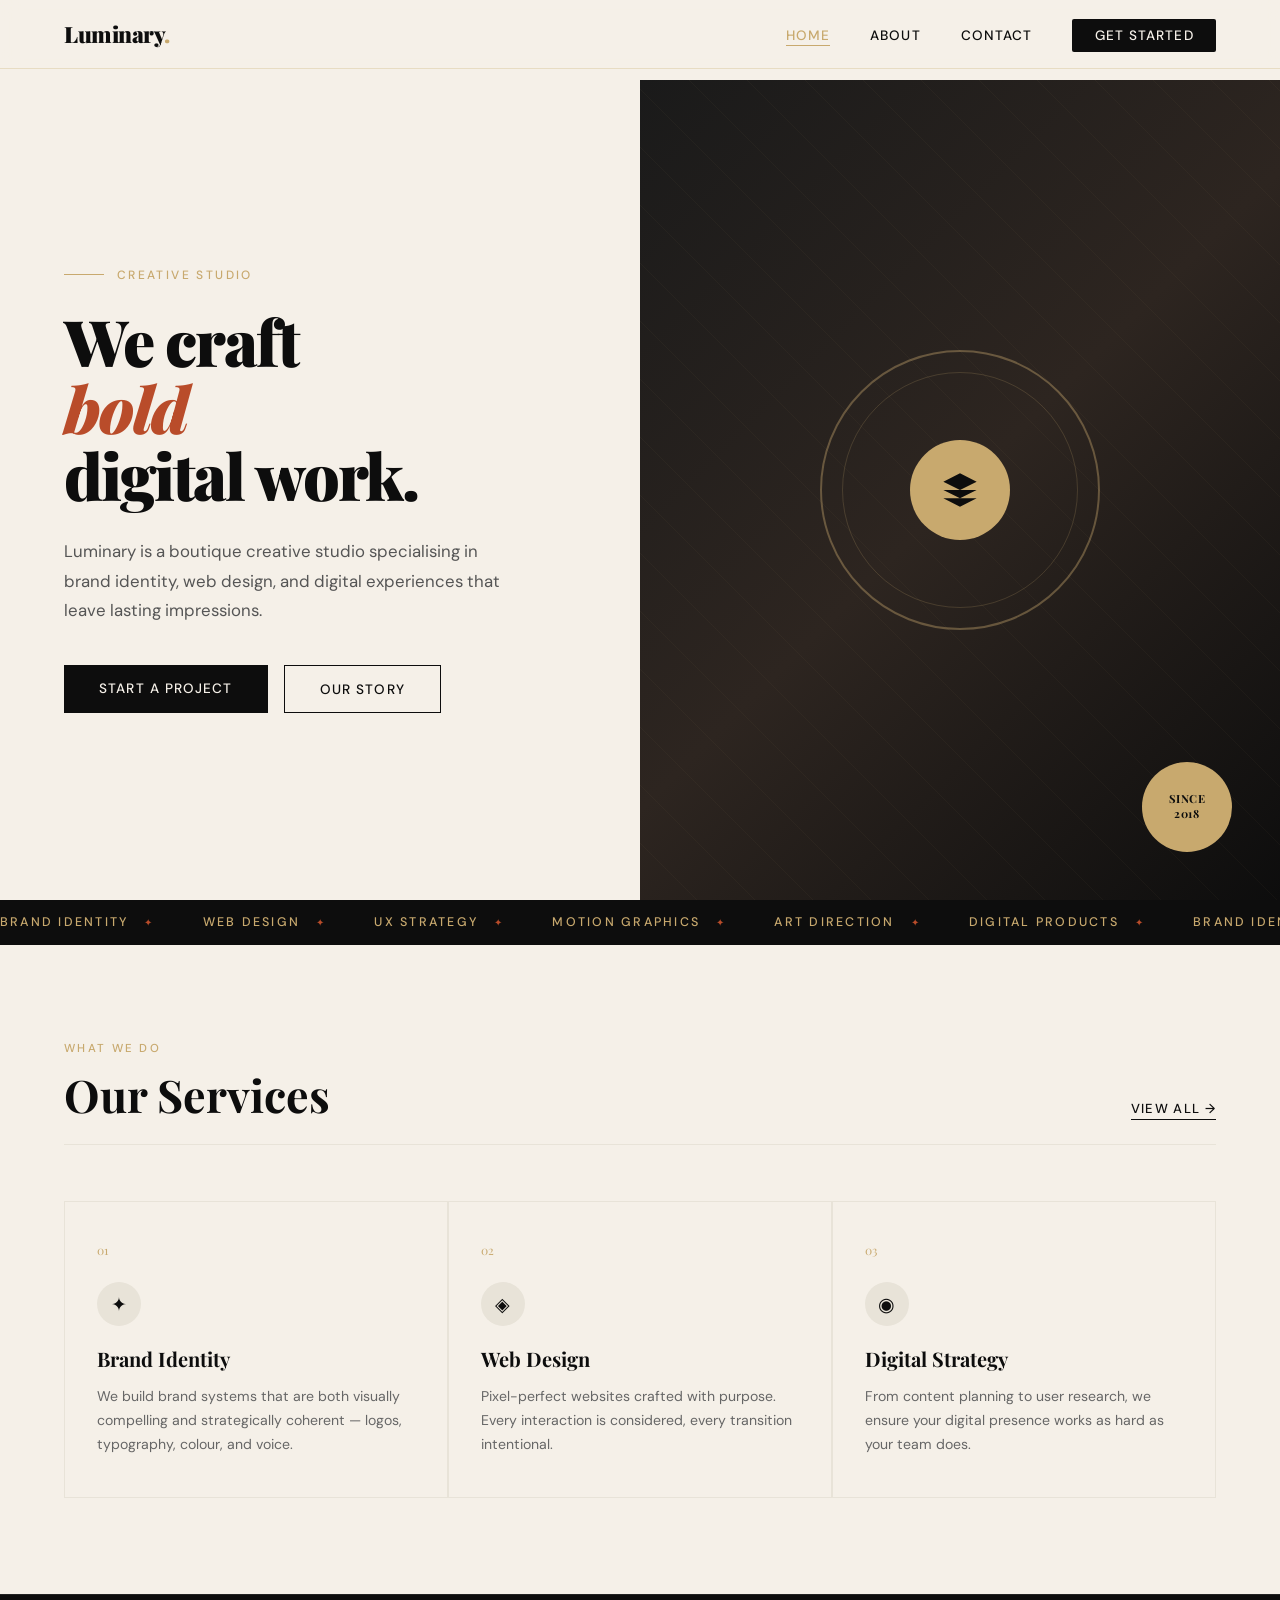
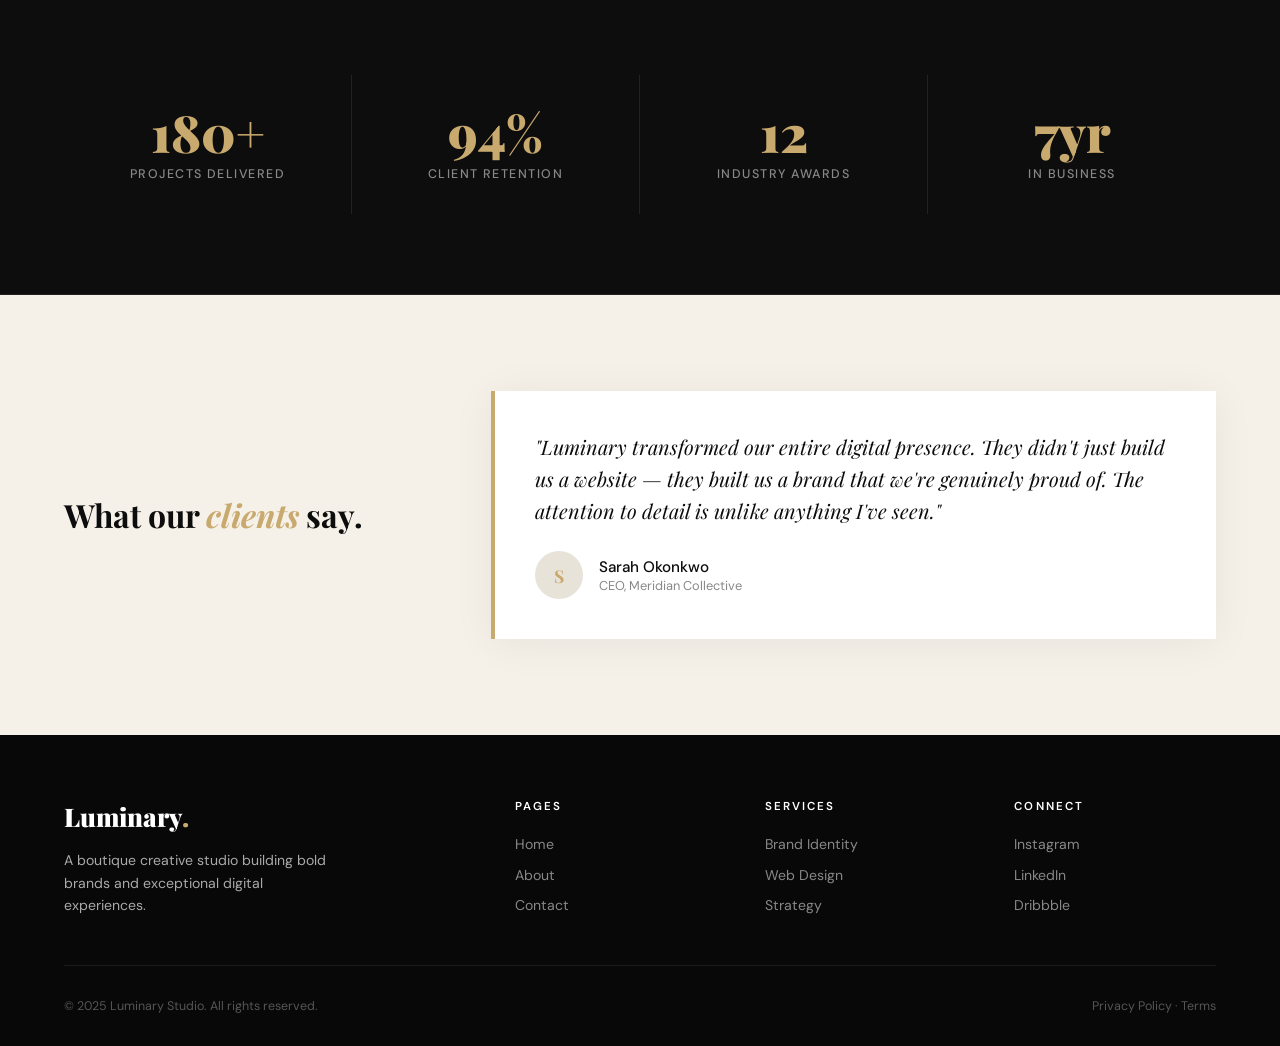
==== index.html @ 3e39926a "Initial commit — add static website files" ====
<!DOCTYPE html>
<html lang="en">

<head>
    <meta charset="UTF-8" />
    <meta name="viewport" content="width=device-width, initial-scale=1.0" />
    <title>Luminary Studio — Home</title>
    <link rel="preconnect" href="https://fonts.googleapis.com" />
    <link
        href="https://fonts.googleapis.com/css2?family=Playfair+Display:ital,wght@0,400;0,700;0,900;1,400&family=DM+Sans:wght@300;400;500&display=swap"
        rel="stylesheet" />
    <!-- css connect -->
     <link rel="stylesheet" href="css/style.css">
</head>

<body>

    <!-- NAV -->
    <nav>
        <a href="index.html" class="nav-logo">Luminary<span>.</span></a>
        <ul class="nav-links" id="navLinks">
            <li><a href="index.html" class="active">Home</a></li>
            <li><a href="about.html">About</a></li>
            <li><a href="contact.html">Contact</a></li>
            <li><a href="contact.html" class="nav-cta">Get Started</a></li>
        </ul>
        <div class="hamburger" id="hamburger" onclick="toggleMenu()">
            <span></span><span></span><span></span>
        </div>
    </nav>

    <!-- HERO -->
    <section class="hero">
        <div class="hero-left">
            <p class="hero-tag">Creative Studio</p>
            <h1 class="hero-title">We craft<br><em>bold</em><br>digital work.</h1>
            <p class="hero-body">Luminary is a boutique creative studio specialising in brand identity, web design, and
                digital experiences that leave lasting impressions.</p>
            <div class="hero-actions">
                <a href="contact.html" class="btn-primary">Start a Project</a>
                <a href="about.html" class="btn-outline">Our Story</a>
            </div>
        </div>
        <div class="hero-right">
            <div class="hero-img-placeholder">
                <div class="hero-graphic">
                    <div class="hero-graphic-inner">
                        <svg viewBox="0 0 24 24">
                            <path d="M12 2L2 7l10 5 10-5-10-5zM2 17l10 5 10-5M2 12l10 5 10-5" />
                        </svg>
                    </div>
                </div>
                <div class="hero-badge">Since<br>2018</div>
            </div>
        </div>
    </section>

    <!-- MARQUEE -->
    <div class="marquee-bar" aria-hidden="true">
        <div class="marquee-track">
            <span class="marquee-item">Brand Identity</span>
            <span class="marquee-item">Web Design</span>
            <span class="marquee-item">UX Strategy</span>
            <span class="marquee-item">Motion Graphics</span>
            <span class="marquee-item">Art Direction</span>
            <span class="marquee-item">Digital Products</span>
            <span class="marquee-item">Brand Identity</span>
            <span class="marquee-item">Web Design</span>
            <span class="marquee-item">UX Strategy</span>
            <span class="marquee-item">Motion Graphics</span>
            <span class="marquee-item">Art Direction</span>
            <span class="marquee-item">Digital Products</span>
        </div>
    </div>

    <!-- SERVICES -->
    <section class="section">
        <div class="section-header">
            <div>
                <p class="section-label">What We Do</p>
                <h2 class="section-title">Our Services</h2>
            </div>
            <a href="about.html" class="section-link">View All →</a>
        </div>
        <div class="services-grid">
            <div class="service-card">
                <p class="service-num">01</p>
                <div class="service-icon">✦</div>
                <h3 class="service-name">Brand Identity</h3>
                <p class="service-desc">We build brand systems that are both visually compelling and strategically
                    coherent — logos, typography, colour, and voice.</p>
            </div>
            <div class="service-card">
                <p class="service-num">02</p>
                <div class="service-icon">◈</div>
                <h3 class="service-name">Web Design</h3>
                <p class="service-desc">Pixel-perfect websites crafted with purpose. Every interaction is considered,
                    every transition intentional.</p>
            </div>
            <div class="service-card">
                <p class="service-num">03</p>
                <div class="service-icon">◉</div>
                <h3 class="service-name">Digital Strategy</h3>
                <p class="service-desc">From content planning to user research, we ensure your digital presence works as
                    hard as your team does.</p>
            </div>
        </div>
    </section>

    <!-- STATS -->
    <div class="stats-section">
        <div class="stat-item">
            <div class="stat-num">180+</div>
            <div class="stat-label">Projects Delivered</div>
        </div>
        <div class="stat-item">
            <div class="stat-num">94%</div>
            <div class="stat-label">Client Retention</div>
        </div>
        <div class="stat-item">
            <div class="stat-num">12</div>
            <div class="stat-label">Industry Awards</div>
        </div>
        <div class="stat-item">
            <div class="stat-num">7yr</div>
            <div class="stat-label">In Business</div>
        </div>
    </div>

    <!-- TESTIMONIAL -->
    <div class="testimonial-section">
        <div class="testimonial-label">What our <em>clients</em> say.</div>
        <div class="testimonial-card">
            <p class="testimonial-quote">"Luminary transformed our entire digital presence. They didn't just build us a
                website — they built us a brand that we're genuinely proud of. The attention to detail is unlike
                anything I've seen."</p>
            <div class="testimonial-author">
                <div class="author-avatar">S</div>
                <div>
                    <div class="author-name">Sarah Okonkwo</div>
                    <div class="author-role">CEO, Meridian Collective</div>
                </div>
            </div>
        </div>
    </div>

    <!-- FOOTER -->
    <footer>
        <div class="footer-top">
            <div>
                <div class="footer-brand-name">Luminary<span>.</span></div>
                <p class="footer-tagline">A boutique creative studio building bold brands and exceptional digital
                    experiences.</p>
            </div>
            <div>
                <p class="footer-col-title">Pages</p>
                <ul class="footer-links">
                    <li><a href="index.html">Home</a></li>
                    <li><a href="about.html">About</a></li>
                    <li><a href="contact.html">Contact</a></li>
                </ul>
            </div>
            <div>
                <p class="footer-col-title">Services</p>
                <ul class="footer-links">
                    <li><a href="#">Brand Identity</a></li>
                    <li><a href="#">Web Design</a></li>
                    <li><a href="#">Strategy</a></li>
                </ul>
            </div>
            <div>
                <p class="footer-col-title">Connect</p>
                <ul class="footer-links">
                    <li><a href="#">Instagram</a></li>
                    <li><a href="#">LinkedIn</a></li>
                    <li><a href="#">Dribbble</a></li>
                </ul>
            </div>
        </div>
        <div class="footer-bottom">
            <p>© 2025 Luminary Studio. All rights reserved.</p>
            <p><a href="#">Privacy Policy</a> · <a href="#">Terms</a></p>
        </div>
    </footer>

    <script>
        function toggleMenu() {
            document.getElementById('navLinks').classList.toggle('open');
        }
    </script>
</body>

</html>
---- css/style.css ----
*,
    *::before,
    *::after {
        box-sizing: border-box;
        margin: 0;
        padding: 0;
    }

    :root {
        --ink: #0d0d0d;
        --cream: #f5f0e8;
        --gold: #c8a96e;
        --rust: #b94c2a;
        --mist: #e8e3d8;
    }

    html {
        scroll-behavior: smooth;
    }

    body {
        font-family: 'DM Sans', sans-serif;
        background: var(--cream);
        color: var(--ink);
        overflow-x: hidden;
    }

    /* ── NAV ── */
    nav {
        position: fixed;
        top: 0;
        left: 0;
        right: 0;
        z-index: 100;
        display: flex;
        align-items: center;
        justify-content: space-between;
        padding: 1.2rem 4rem;
        background: rgba(245, 240, 232, 0.92);
        backdrop-filter: blur(10px);
        border-bottom: 1px solid rgba(200, 169, 110, 0.3);
    }

    .nav-logo {
        font-family: 'Playfair Display', serif;
        font-size: 1.4rem;
        font-weight: 900;
        letter-spacing: -0.02em;
        color: var(--ink);
        text-decoration: none;
    }

    .nav-logo span {
        color: var(--gold);
    }

    .nav-links {
        display: flex;
        gap: 2.5rem;
        list-style: none;
    }

    .nav-links a {
        text-decoration: none;
        color: var(--ink);
        font-size: 0.85rem;
        font-weight: 500;
        letter-spacing: 0.08em;
        text-transform: uppercase;
        position: relative;
        padding-bottom: 2px;
        transition: color 0.2s;
    }

    .nav-links a::after {
        content: '';
        position: absolute;
        bottom: 0;
        left: 0;
        width: 0;
        height: 1px;
        background: var(--gold);
        transition: width 0.3s ease;
    }

    .nav-links a:hover::after,
    .nav-links a.active::after {
        width: 100%;
    }

    .nav-links a.active {
        color: var(--gold);
    }

    .nav-cta {
        background: var(--ink);
        color: var(--cream) !important;
        padding: 0.5rem 1.4rem !important;
        border-radius: 2px;
    }

    .nav-cta::after {
        display: none !important;
    }

    .nav-cta:hover {
        background: var(--rust);
    }

    .hamburger {
        display: none;
        cursor: pointer;
        flex-direction: column;
        gap: 5px;
    }

    .hamburger span {
        display: block;
        width: 24px;
        height: 2px;
        background: var(--ink);
        transition: 0.3s;
    }

    /* ── HERO ── */
    .hero {
        min-height: 100vh;
        display: grid;
        grid-template-columns: 1fr 1fr;
        padding-top: 80px;
    }

    .hero-left {
        display: flex;
        flex-direction: column;
        justify-content: center;
        padding: 6rem 3rem 6rem 4rem;
    }

    .hero-tag {
        font-size: 0.75rem;
        font-weight: 500;
        letter-spacing: 0.2em;
        text-transform: uppercase;
        color: var(--gold);
        margin-bottom: 1.5rem;
        display: flex;
        align-items: center;
        gap: 0.8rem;
    }

    .hero-tag::before {
        content: '';
        display: block;
        width: 40px;
        height: 1px;
        background: var(--gold);
    }

    .hero-title {
        font-family: 'Playfair Display', serif;
        font-size: clamp(3rem, 5vw, 5.5rem);
        font-weight: 900;
        line-height: 1.05;
        letter-spacing: -0.03em;
        margin-bottom: 1.8rem;
    }

    .hero-title em {
        font-style: italic;
        color: var(--rust);
    }

    .hero-body {
        font-size: 1.05rem;
        line-height: 1.75;
        color: #555;
        max-width: 38ch;
        margin-bottom: 2.5rem;
    }

    .hero-actions {
        display: flex;
        gap: 1rem;
        flex-wrap: wrap;
    }

    .btn-primary {
        background: var(--ink);
        color: var(--cream);
        padding: 0.9rem 2.2rem;
        border: none;
        font-family: 'DM Sans', sans-serif;
        font-size: 0.85rem;
        font-weight: 500;
        letter-spacing: 0.08em;
        text-transform: uppercase;
        cursor: pointer;
        text-decoration: none;
        transition: background 0.25s, transform 0.2s;
        display: inline-block;
    }

    .btn-primary:hover {
        background: var(--rust);
        transform: translateY(-2px);
    }

    .btn-outline {
        background: transparent;
        color: var(--ink);
        padding: 0.9rem 2.2rem;
        border: 1.5px solid var(--ink);
        font-family: 'DM Sans', sans-serif;
        font-size: 0.85rem;
        font-weight: 500;
        letter-spacing: 0.08em;
        text-transform: uppercase;
        cursor: pointer;
        text-decoration: none;
        transition: all 0.25s;
        display: inline-block;
    }

    .btn-outline:hover {
        background: var(--ink);
        color: var(--cream);
        transform: translateY(-2px);
    }

    .hero-right {
        position: relative;
        overflow: hidden;
        background: var(--ink);
    }

    .hero-img-placeholder {
        width: 100%;
        height: 100%;
        display: flex;
        align-items: center;
        justify-content: center;
        background: linear-gradient(135deg, #1a1a1a 0%, #2d2520 50%, #0d0d0d 100%);
        position: relative;
    }

    .hero-img-placeholder::before {
        content: '';
        position: absolute;
        inset: 0;
        background: repeating-linear-gradient(45deg, transparent, transparent 40px,
                rgba(200, 169, 110, 0.04) 40px, rgba(200, 169, 110, 0.04) 41px);
    }

    .hero-graphic {
        width: 280px;
        height: 280px;
        border: 2px solid rgba(200, 169, 110, 0.4);
        border-radius: 50%;
        position: relative;
        display: flex;
        align-items: center;
        justify-content: center;
        animation: spin-slow 20s linear infinite;
    }

    .hero-graphic::before {
        content: '';
        position: absolute;
        inset: 20px;
        border: 1px solid rgba(200, 169, 110, 0.2);
        border-radius: 50%;
    }

    .hero-graphic-inner {
        width: 100px;
        height: 100px;
        background: var(--gold);
        border-radius: 50%;
        display: flex;
        align-items: center;
        justify-content: center;
    }

    .hero-graphic-inner svg {
        width: 40px;
        height: 40px;
        fill: var(--ink);
    }

    @keyframes spin-slow {
        to {
            transform: rotate(360deg);
        }
    }

    .hero-badge {
        position: absolute;
        bottom: 3rem;
        right: 3rem;
        background: var(--gold);
        color: var(--ink);
        width: 90px;
        height: 90px;
        border-radius: 50%;
        display: flex;
        flex-direction: column;
        align-items: center;
        justify-content: center;
        font-family: 'Playfair Display', serif;
        font-size: 0.7rem;
        font-weight: 700;
        text-align: center;
        line-height: 1.3;
        letter-spacing: 0.05em;
        text-transform: uppercase;
        animation: pulse 3s ease-in-out infinite;
    }

    @keyframes pulse {

        0%,
        100% {
            transform: scale(1)
        }

        50% {
            transform: scale(1.05)
        }
    }

    /* ── MARQUEE ── */
    .marquee-bar {
        background: var(--ink);
        color: var(--gold);
        padding: 0.9rem 0;
        overflow: hidden;
    }

    .marquee-track {
        display: flex;
        gap: 3rem;
        animation: marquee 22s linear infinite;
        white-space: nowrap;
        width: max-content;
    }

    .marquee-item {
        font-size: 0.78rem;
        font-weight: 500;
        letter-spacing: 0.18em;
        text-transform: uppercase;
        display: flex;
        align-items: center;
        gap: 1rem;
    }

    .marquee-item::after {
        content: '✦';
        color: var(--rust);
        font-size: 0.6rem;
    }

    @keyframes marquee {
        to {
            transform: translateX(-50%);
        }
    }

    /* ── SERVICES ── */
    .section {
        padding: 6rem 4rem;
    }

    .section-header {
        display: grid;
        grid-template-columns: 1fr auto;
        align-items: end;
        gap: 2rem;
        margin-bottom: 3.5rem;
        padding-bottom: 1.5rem;
        border-bottom: 1px solid var(--mist);
    }

    .section-label {
        font-size: 0.72rem;
        font-weight: 500;
        letter-spacing: 0.2em;
        text-transform: uppercase;
        color: var(--gold);
        margin-bottom: 0.8rem;
    }

    .section-title {
        font-family: 'Playfair Display', serif;
        font-size: clamp(2rem, 3.5vw, 3rem);
        font-weight: 700;
        line-height: 1.15;
    }

    .section-link {
        font-size: 0.82rem;
        font-weight: 500;
        letter-spacing: 0.1em;
        text-transform: uppercase;
        color: var(--ink);
        text-decoration: none;
        display: flex;
        align-items: center;
        gap: 0.5rem;
        white-space: nowrap;
        border-bottom: 1px solid currentColor;
        padding-bottom: 2px;
        transition: color 0.2s;
    }

    .section-link:hover {
        color: var(--rust);
    }

    .services-grid {
        display: grid;
        grid-template-columns: repeat(3, 1fr);
        gap: 1.5px;
        background: var(--mist);
        border: 1.5px solid var(--mist);
    }

    .service-card {
        background: var(--cream);
        padding: 2.5rem 2rem;
        transition: background 0.3s;
        cursor: default;
    }

    .service-card:hover {
        background: var(--ink);
    }

    .service-card:hover .service-num,
    .service-card:hover .service-name,
    .service-card:hover .service-desc {
        color: var(--cream);
    }

    .service-card:hover .service-icon {
        background: var(--rust);
    }

    .service-num {
        font-family: 'Playfair Display', serif;
        font-size: 0.75rem;
        color: var(--gold);
        margin-bottom: 1.5rem;
        transition: color 0.3s;
    }

    .service-icon {
        width: 44px;
        height: 44px;
        background: var(--mist);
        border-radius: 50%;
        display: flex;
        align-items: center;
        justify-content: center;
        margin-bottom: 1.2rem;
        font-size: 1.2rem;
        transition: background 0.3s;
    }

    .service-name {
        font-family: 'Playfair Display', serif;
        font-size: 1.25rem;
        font-weight: 700;
        margin-bottom: 0.8rem;
        transition: color 0.3s;
    }

    .service-desc {
        font-size: 0.88rem;
        line-height: 1.7;
        color: #666;
        transition: color 0.3s;
    }

    .service-card:hover .service-desc {
        color: #aaa;
    }

    /* ── STATS ── */
    .stats-section {
        background: var(--ink);
        padding: 5rem 4rem;
        display: grid;
        grid-template-columns: repeat(4, 1fr);
        gap: 0;
        border-top: 1px solid #222;
        border-bottom: 1px solid #222;
    }

    .stat-item {
        padding: 2rem;
        text-align: center;
        border-right: 1px solid #222;
    }

    .stat-item:last-child {
        border-right: none;
    }

    .stat-num {
        font-family: 'Playfair Display', serif;
        font-size: clamp(2.5rem, 4vw, 4rem);
        font-weight: 900;
        color: var(--gold);
        line-height: 1;
        margin-bottom: 0.5rem;
    }

    .stat-label {
        font-size: 0.78rem;
        font-weight: 500;
        letter-spacing: 0.12em;
        text-transform: uppercase;
        color: #888;
    }

    /* ── TESTIMONIAL ── */
    .testimonial-section {
        padding: 6rem 4rem;
        display: grid;
        grid-template-columns: 1fr 2fr;
        gap: 4rem;
        align-items: center;
    }

    .testimonial-label {
        font-family: 'Playfair Display', serif;
        font-size: 2rem;
        font-weight: 700;
        line-height: 1.2;
        color: var(--ink);
    }

    .testimonial-label em {
        color: var(--gold);
        font-style: italic;
    }

    .testimonial-card {
        background: white;
        border-left: 4px solid var(--gold);
        padding: 2.5rem;
        box-shadow: 0 4px 40px rgba(0, 0, 0, 0.06);
    }

    .testimonial-quote {
        font-family: 'Playfair Display', serif;
        font-size: 1.25rem;
        font-style: italic;
        line-height: 1.6;
        color: var(--ink);
        margin-bottom: 1.5rem;
    }

    .testimonial-author {
        display: flex;
        align-items: center;
        gap: 1rem;
    }

    .author-avatar {
        width: 48px;
        height: 48px;
        background: var(--mist);
        border-radius: 50%;
        display: flex;
        align-items: center;
        justify-content: center;
        font-family: 'Playfair Display', serif;
        font-size: 1.1rem;
        font-weight: 700;
        color: var(--gold);
    }

    .author-name {
        font-weight: 500;
        font-size: 0.95rem;
    }

    .author-role {
        font-size: 0.8rem;
        color: #888;
    }

    /* ── FOOTER ── */
    footer {
        background: #080808;
        color: #aaa;
        padding: 4rem 4rem 2rem;
    }

    .footer-top {
        display: grid;
        grid-template-columns: 2fr 1fr 1fr 1fr;
        gap: 3rem;
        padding-bottom: 3rem;
        border-bottom: 1px solid #1a1a1a;
        margin-bottom: 2rem;
    }

    .footer-brand-name {
        font-family: 'Playfair Display', serif;
        font-size: 1.6rem;
        font-weight: 900;
        color: white;
        margin-bottom: 1rem;
    }

    .footer-brand-name span {
        color: var(--gold);
    }

    .footer-tagline {
        font-size: 0.88rem;
        line-height: 1.6;
        max-width: 28ch;
    }

    .footer-col-title {
        font-size: 0.72rem;
        font-weight: 600;
        letter-spacing: 0.18em;
        text-transform: uppercase;
        color: white;
        margin-bottom: 1.2rem;
    }

    .footer-links {
        list-style: none;
        display: flex;
        flex-direction: column;
        gap: 0.6rem;
    }

    .footer-links a {
        color: #888;
        text-decoration: none;
        font-size: 0.88rem;
        transition: color 0.2s;
    }

    .footer-links a:hover {
        color: var(--gold);
    }

    .footer-bottom {
        display: flex;
        justify-content: space-between;
        align-items: center;
        font-size: 0.78rem;
        color: #555;
    }

    .footer-bottom a {
        color: #555;
        text-decoration: none;
    }

    .footer-bottom a:hover {
        color: var(--gold);
    }

    /* ── RESPONSIVE ── */
    @media (max-width: 900px) {
        nav {
            padding: 1rem 2rem;
        }

        .nav-links {
            display: none;
            flex-direction: column;
            gap: 1rem;
            position: fixed;
            top: 60px;
            left: 0;
            right: 0;
            background: var(--cream);
            padding: 2rem;
            border-bottom: 1px solid var(--mist);
        }

        .nav-links.open {
            display: flex;
        }

        .hamburger {
            display: flex;
        }

        .hero {
            grid-template-columns: 1fr;
        }

        .hero-right {
            height: 40vh;
        }

        .hero-left {
            padding: 4rem 2rem;
        }

        .section {
            padding: 4rem 2rem;
        }

        .services-grid {
            grid-template-columns: 1fr;
        }

        .stats-section {
            grid-template-columns: 1fr 1fr;
            padding: 3rem 2rem;
        }

        .stat-item:nth-child(2) {
            border-right: none;
        }

        .stat-item {
            border-bottom: 1px solid #222;
        }

        .testimonial-section {
            grid-template-columns: 1fr;
            padding: 4rem 2rem;
        }

        .footer-top {
            grid-template-columns: 1fr 1fr;
            gap: 2rem;
            padding: 2rem;
        }

        footer {
            padding: 3rem 2rem 1.5rem;
        }

        .footer-bottom {
            flex-direction: column;
            gap: 0.8rem;
            text-align: center;
            padding: 0 2rem 2rem;
        }
    }

    @media (max-width: 540px) {
        .hero-title {
            font-size: 2.5rem;
        }

        .stats-section {
            grid-template-columns: 1fr 1fr;
        }

        .footer-top {
            grid-template-columns: 1fr;
        }

        .section-header {
            grid-template-columns: 1fr;
        }
    }
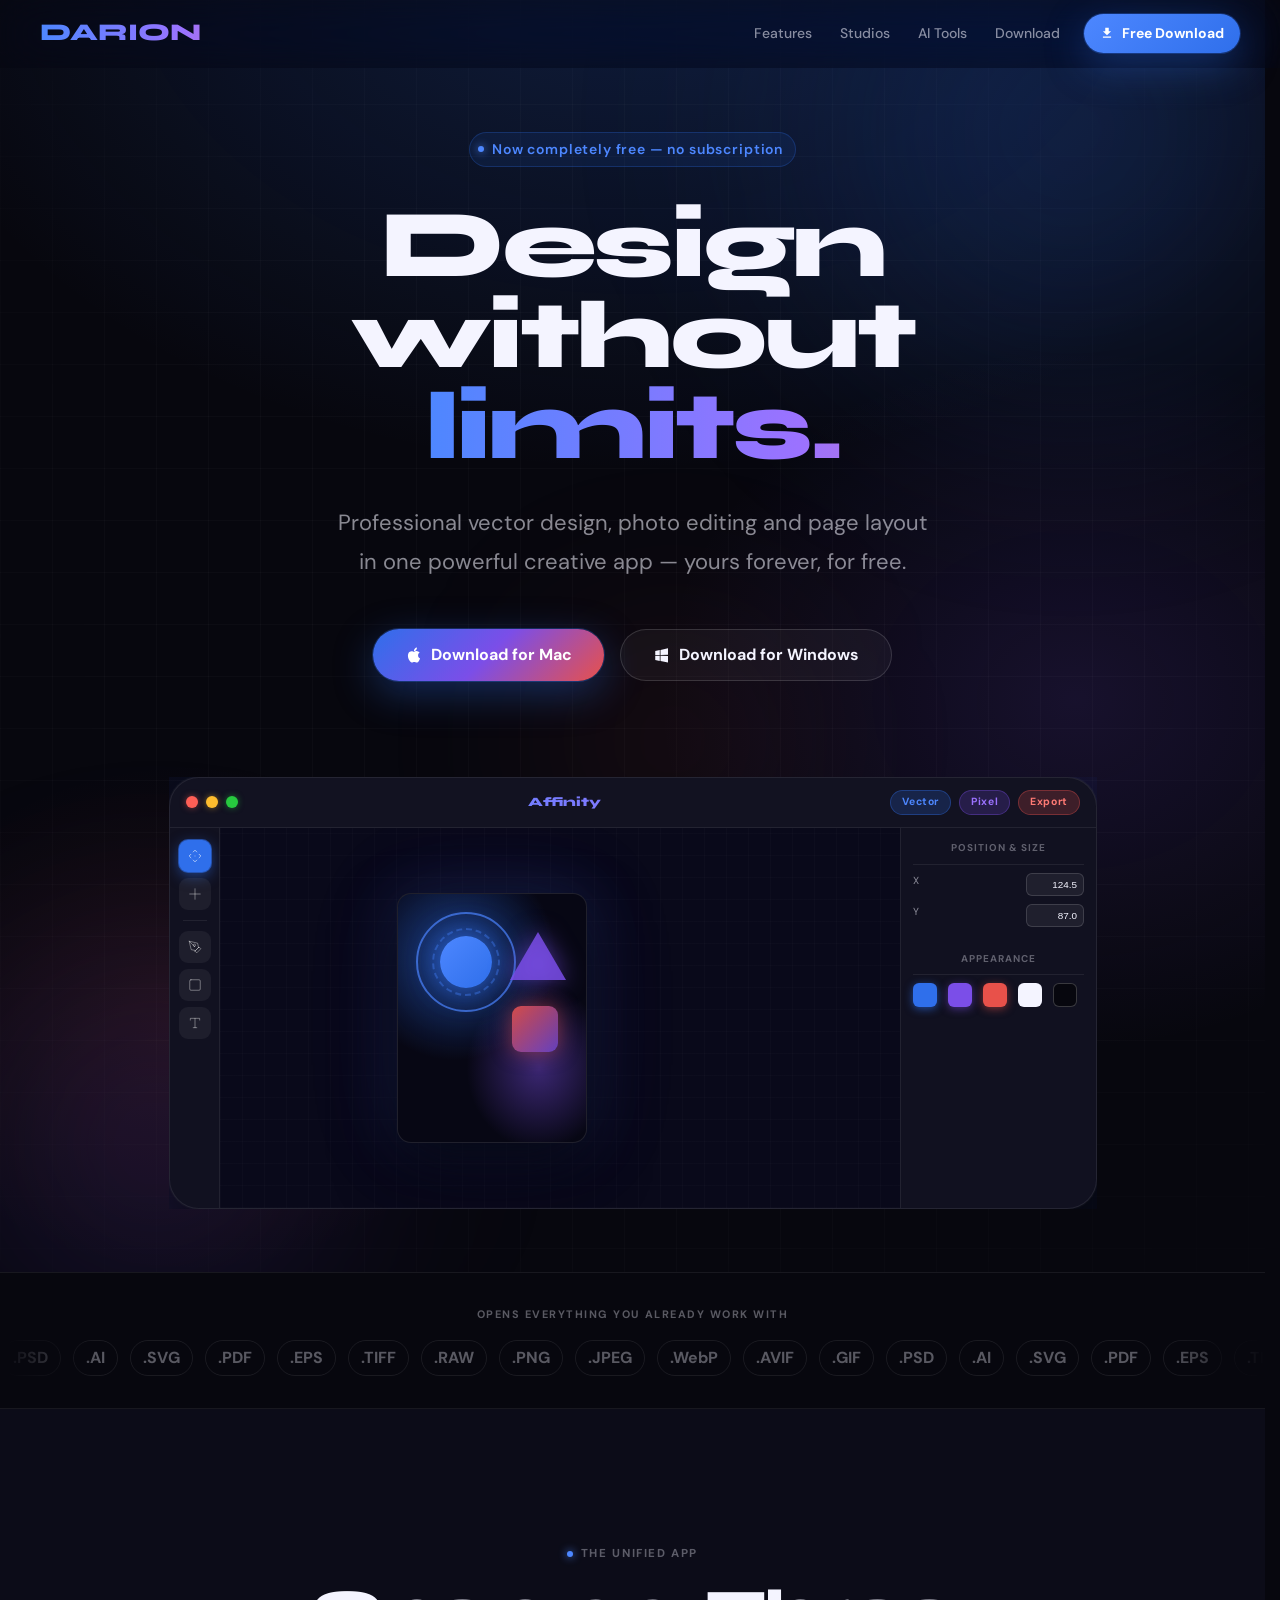
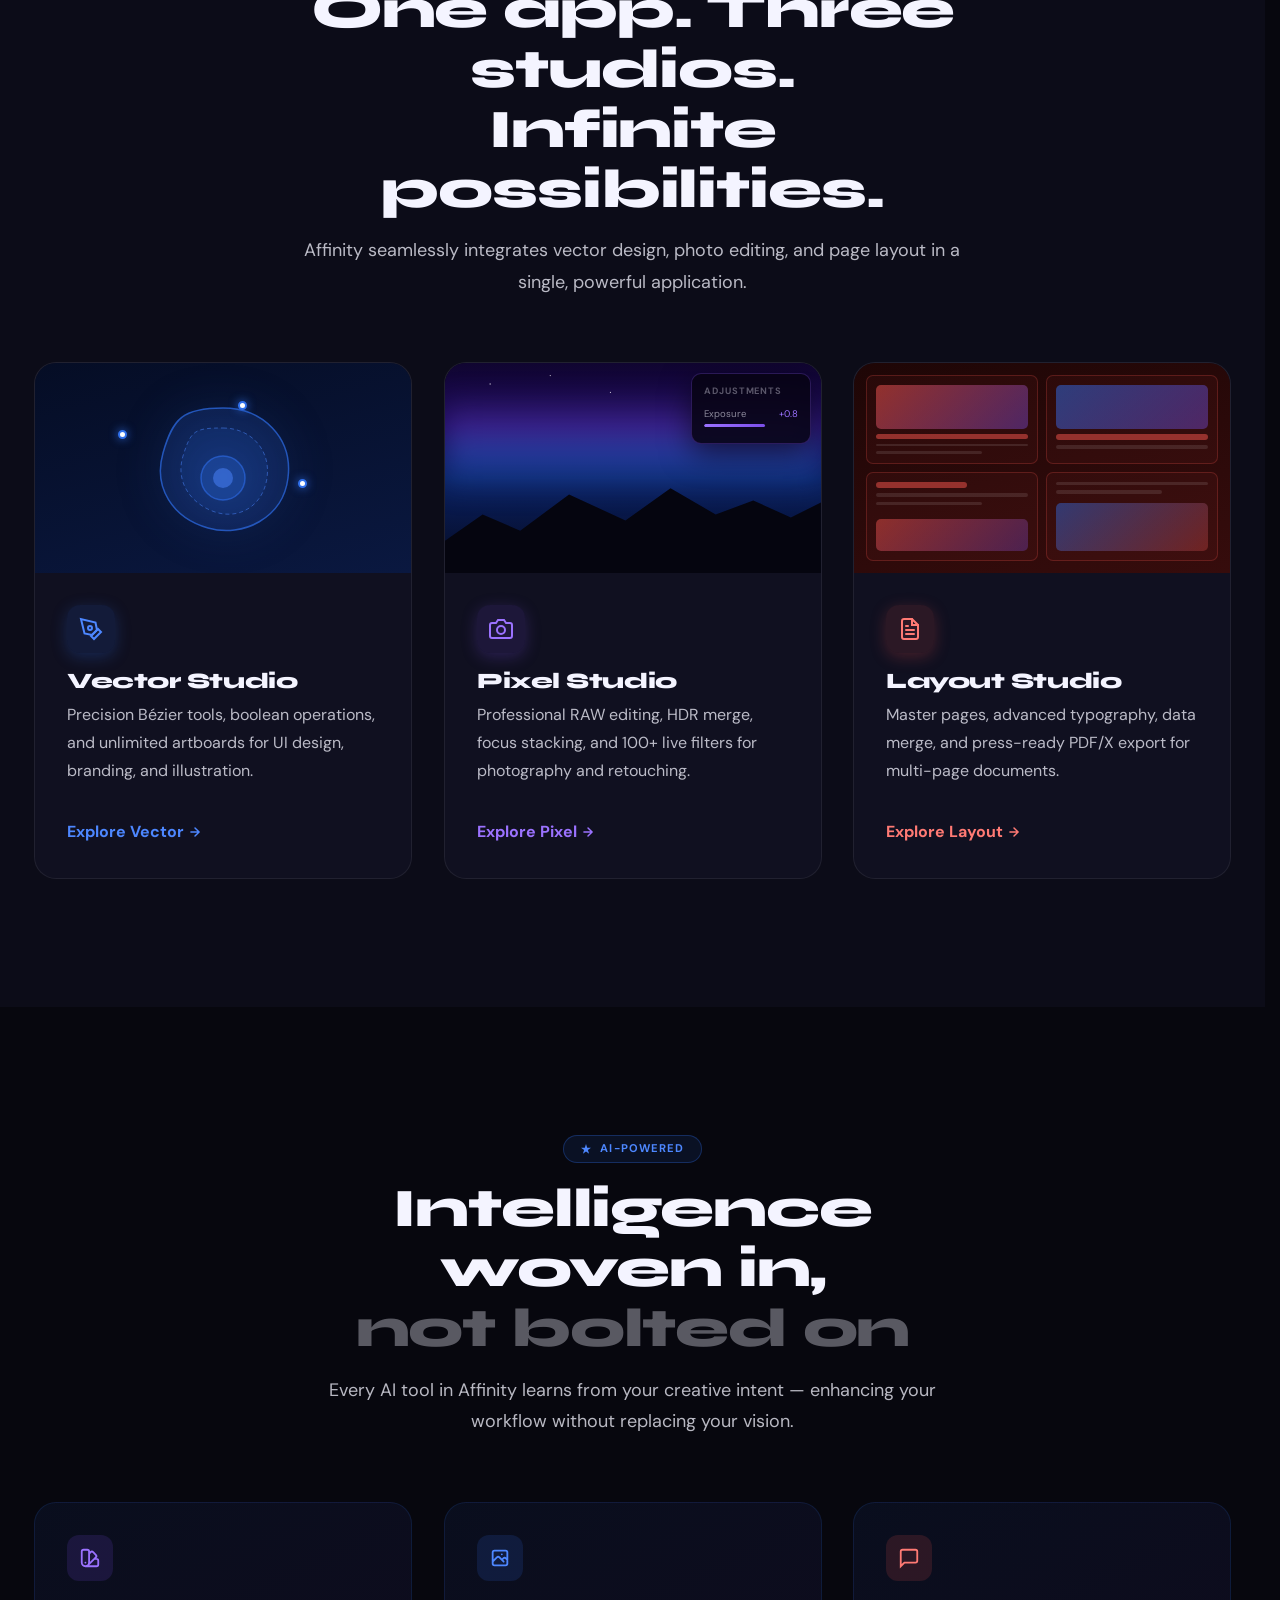
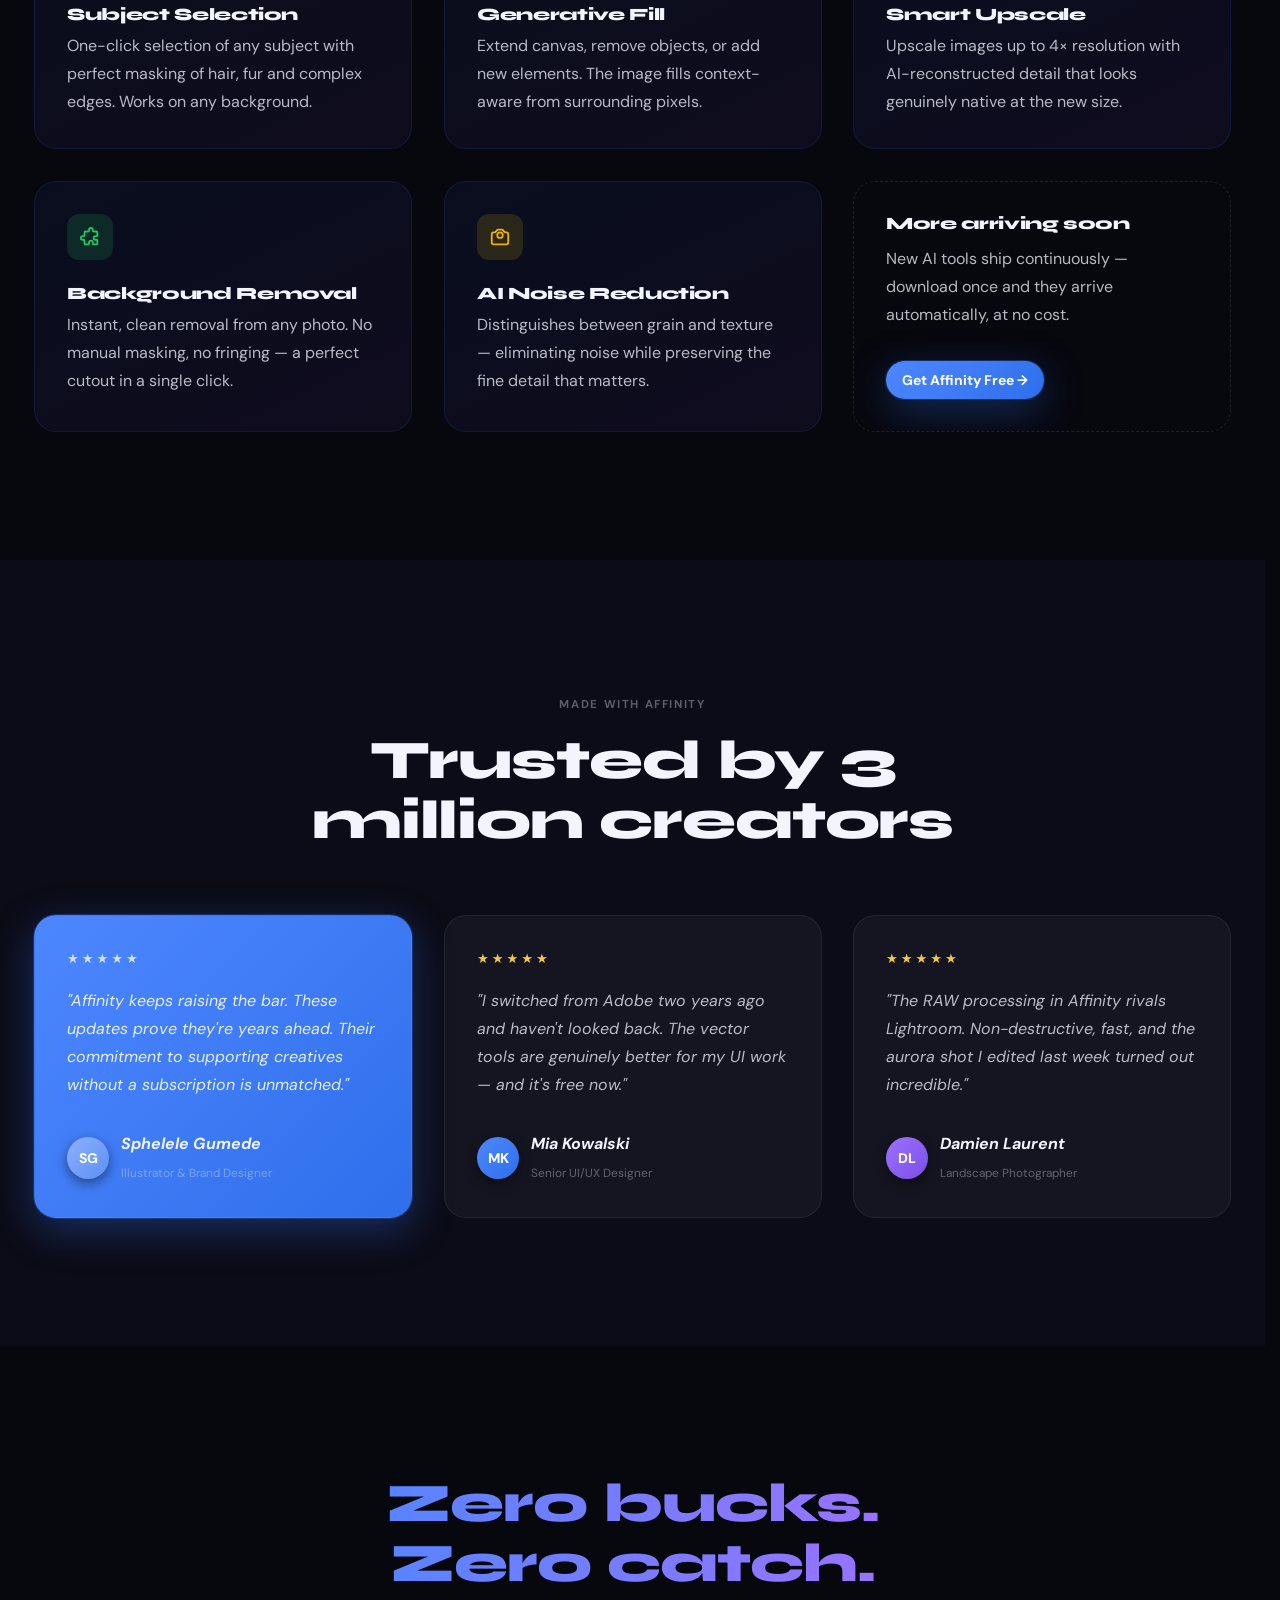
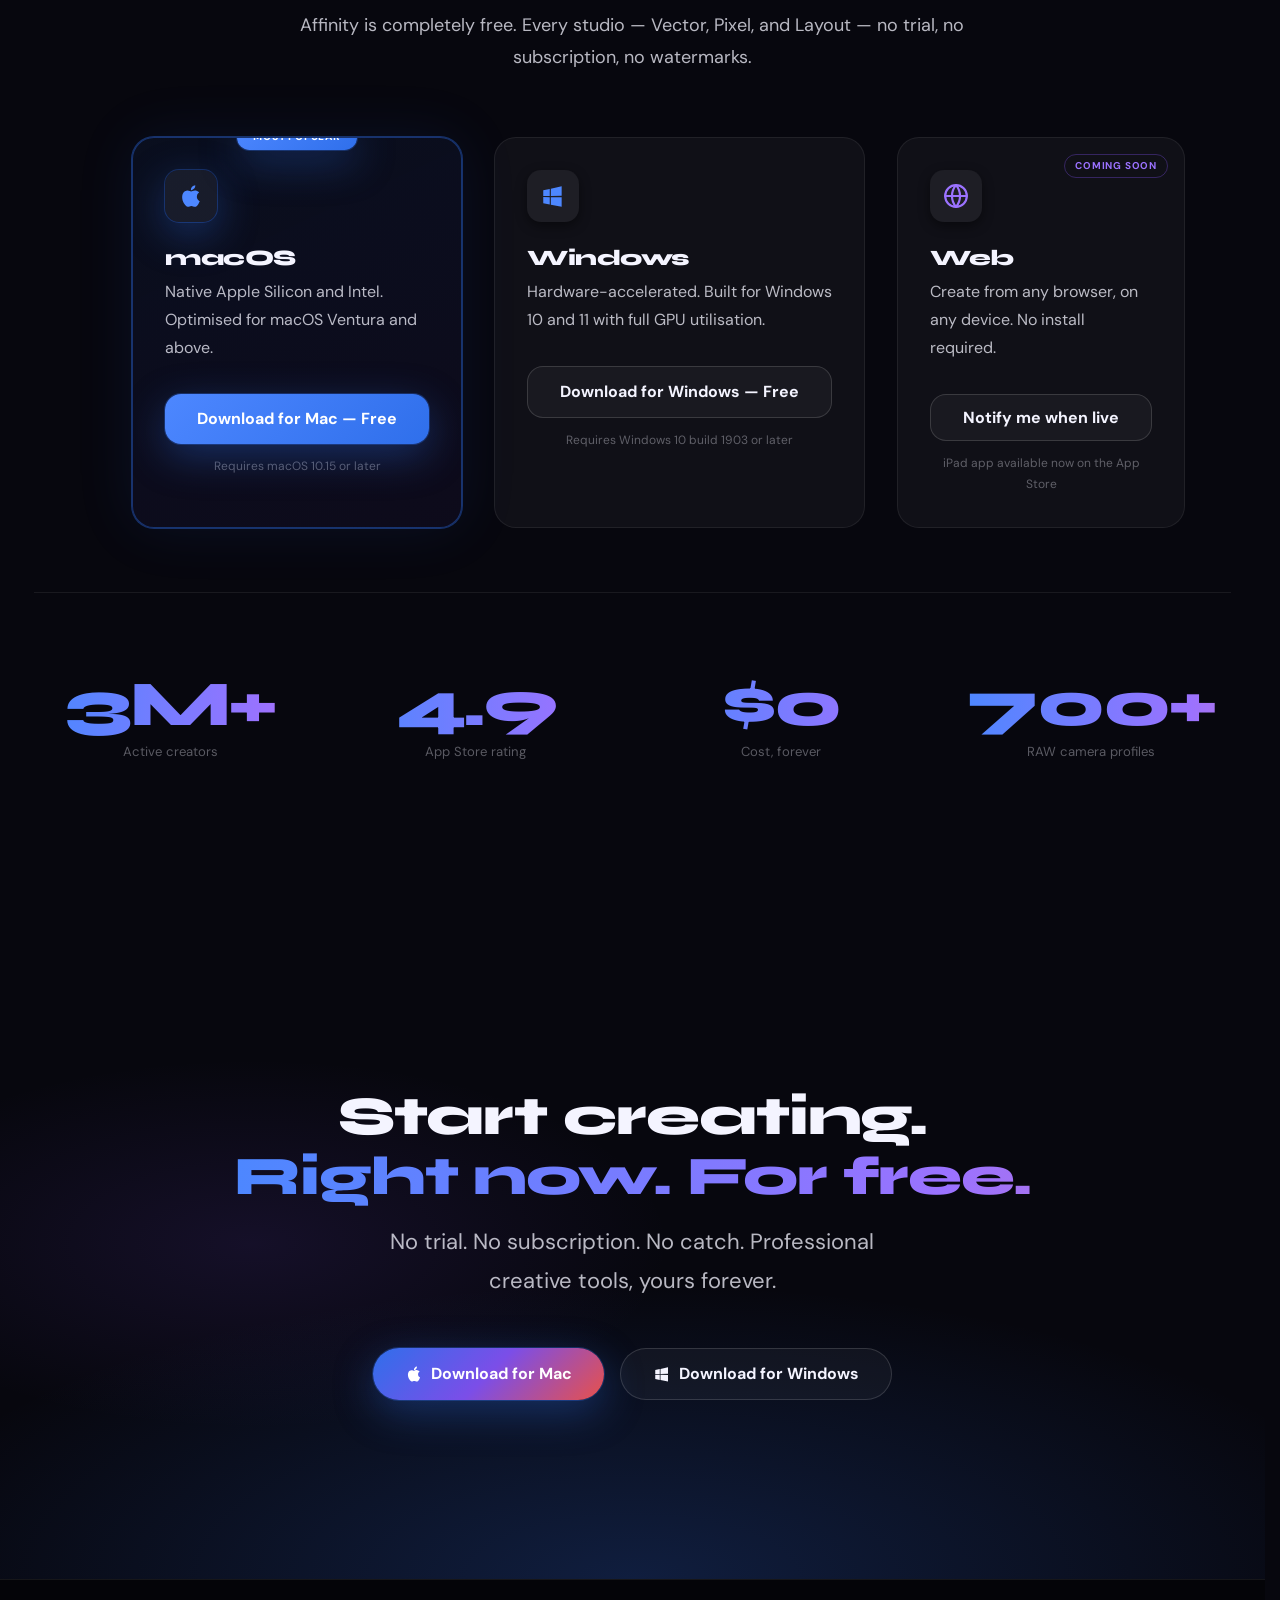
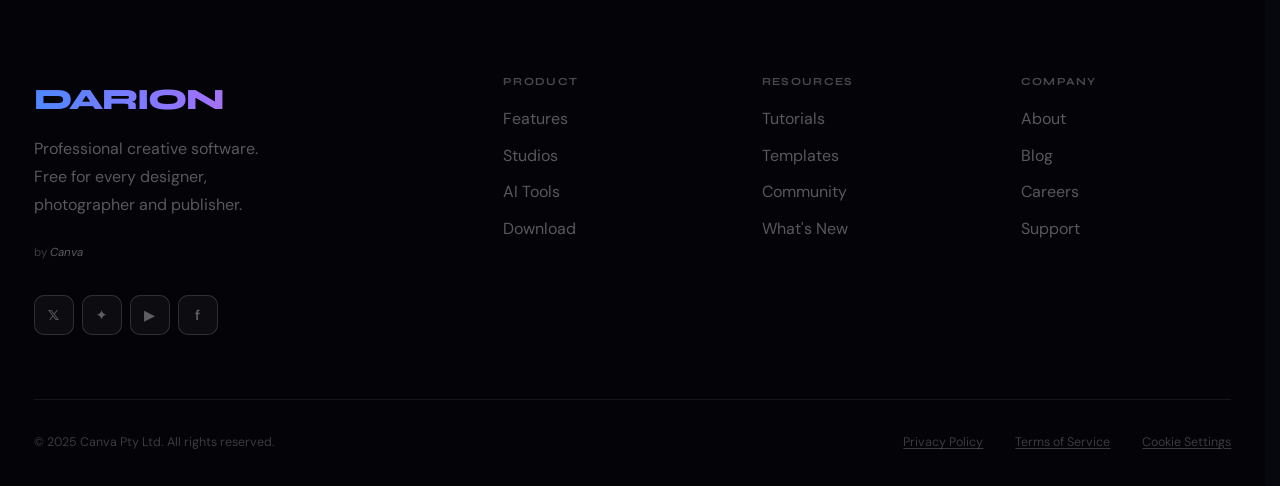
==== commit 4b8c8475: "Initial commit: Affinity landing page with modern CSS architecture" ====
--- a/index.html
+++ b/index.html
@@ -1,193 +1,829 @@
 <!DOCTYPE html>
-<html lang="en">
+<html lang="en" dir="ltr">
 
 <head>
     <meta charset="UTF-8" />
-    <meta name="viewport" content="width=device-width, initial-scale=1.0" />
-    <title>Luminary Studio — Home</title>
-    <link rel="preconnect" href="https://fonts.googleapis.com" />
-    <link
-        href="https://fonts.googleapis.com/css2?family=Playfair+Display:ital,wght@0,400;0,700;0,900;1,400&family=DM+Sans:wght@300;400;500&display=swap"
-        rel="stylesheet" />
-    <!-- css connect -->
-     <link rel="stylesheet" href="css/style.css">
+    <meta name="viewport" content="width=device-width, initial-scale=1.0, viewport-fit=cover" />
+    <meta name="description"
+        content="Affinity — Professional creative software by Canva. Vector design, photo editing and page layout in one powerful app. Completely free, no subscription." />
+    <meta name="theme-color" content="#07070E" />
+    <meta name="color-scheme" content="dark" />
+
+    <!-- Preconnect for Performance -->
+    <link rel="preconnect" href="https://fonts.googleapis.com" crossorigin />
+    <link rel="preconnect" href="https://fonts.gstatic.com" crossorigin />
+    <link rel="dns-prefetch" href="https://fonts.googleapis.com" />
+
+    <!-- Critical Font Loading -->
+    <link rel="preload" as="style"
+        href="https://fonts.googleapis.com/css2?family=DM+Sans:ital,opsz,wght@0,9..40,300..800;1,9..40,400&family=Syne:wght@700;800&display=swap" />
+
+    <title>DARION DESIGN</title>
+
+    <!-- 
+      ============================================================
+      AFFINITY LANDING PAGE - EXPERT CSS ARCHITECTURE
+      ============================================================
+      
+      METHODOLOGY: ITCSS + BEM + CUBE CSS
+      - ITCSS: Inverted Triangle organization (Settings → Components)
+      - BEM: Block__Element--Modifier naming for components
+      - CUBE: Composition, Utility, Block, Exception structure
+      - Modern features: Cascade Layers, Container Queries, :has()
+      
+      MAINTENANCE GUIDE:
+      1. Settings: Edit custom properties in :root for global changes
+      2. Components: Each block is self-contained with BEM naming
+      3. Utilities: Helper classes for spacing, text, visibility
+      4. Responsive: Container queries for components, media queries for layout
+      ============================================================
+    -->
+
+<link rel="stylesheet" href="css/style.css">
+
+    <!-- Async Font Loading -->
+    <link rel="stylesheet"
+        href="https://fonts.googleapis.com/css2?family=DM+Sans:ital,opsz,wght@0,9..40,300..800;1,9..40,400&family=Syne:wght@700;800&display=swap"
+        media="print" onload="this.media='all'" />
+    <noscript>
+        <link rel="stylesheet"
+            href="https://fonts.googleapis.com/css2?family=DM+Sans:ital,opsz,wght@0,9..40,300..800;1,9..40,400&family=Syne:wght@700;800&display=swap" />
+    </noscript>
 </head>
 
 <body>
-
-    <!-- NAV -->
-    <nav>
-        <a href="index.html" class="nav-logo">Luminary<span>.</span></a>
-        <ul class="nav-links" id="navLinks">
-            <li><a href="index.html" class="active">Home</a></li>
-            <li><a href="about.html">About</a></li>
-            <li><a href="contact.html">Contact</a></li>
-            <li><a href="contact.html" class="nav-cta">Get Started</a></li>
-        </ul>
-        <div class="hamburger" id="hamburger" onclick="toggleMenu()">
-            <span></span><span></span><span></span>
+    <!-- Skip to content for accessibility -->
+    <a href="#main" class="skip-link">Skip to main content</a>
+
+    <!-- Hidden checkbox for mobile menu (CSS-only toggle) -->
+    <input type="checkbox" id="nav-toggle" class="u-sr-only" aria-hidden="true" />
+
+    <!-- Navigation -->
+    <header class="c-nav" role="banner">
+        <div class="o-container c-nav__inner">
+            <a href="#main" class="c-nav__brand" aria-label="Affinity — home">DARION</a>
+
+            <label for="nav-toggle" class="c-nav__toggle" aria-label="Toggle navigation menu">
+                <span class="c-nav__toggle-bar" aria-hidden="true"></span>
+                <span class="c-nav__toggle-bar" aria-hidden="true"></span>
+                <span class="c-nav__toggle-bar" aria-hidden="true"></span>
+            </label>
+
+            <nav class="c-nav__menu" aria-label="Main navigation">
+                <a href="#features" class="c-nav__link">Features</a>
+                <a href="#studios" class="c-nav__link">Studios</a>
+                <a href="#ai-tools" class="c-nav__link">AI Tools</a>
+                <a href="#download" class="c-nav__link">Download</a>
+                <a href="#download" class="c-nav__cta" aria-label="Download Affinity free">
+                    <svg width="14" height="14" viewBox="0 0 24 24" fill="currentColor" aria-hidden="true">
+                        <path d="M19 9h-4V3H9v6H5l7 7 7-7zM5 18v2h14v-2H5z" />
+                    </svg>
+                    Free Download
+                </a>
+            </nav>
         </div>
-    </nav>
-
-    <!-- HERO -->
-    <section class="hero">
-        <div class="hero-left">
-            <p class="hero-tag">Creative Studio</p>
-            <h1 class="hero-title">We craft<br><em>bold</em><br>digital work.</h1>
-            <p class="hero-body">Luminary is a boutique creative studio specialising in brand identity, web design, and
-                digital experiences that leave lasting impressions.</p>
-            <div class="hero-actions">
-                <a href="contact.html" class="btn-primary">Start a Project</a>
-                <a href="about.html" class="btn-outline">Our Story</a>
+    </header>
+
+    <!-- Main Content -->
+    <main id="main">
+        <!-- Hero Section -->
+        <section class="c-hero" aria-labelledby="hero-heading">
+            <!-- Background Effects -->
+            <div class="c-hero__bg" aria-hidden="true">
+                <div class="c-hero__gradient"></div>
+                <div class="c-hero__grid"></div>
+                <div class="c-hero__orb c-hero__orb--primary"></div>
+                <div class="c-hero__orb c-hero__orb--secondary"></div>
+                <div class="c-hero__orb c-hero__orb--accent"></div>
+            </div>
+
+            <div class="c-hero__content">
+                <p class="c-hero__pill u-animate-fade-up u-delay-1">
+                    <span class="c-hero__dot" aria-hidden="true"></span>
+                    Now completely free — no subscription
+                </p>
+
+                <h1 id="hero-heading" class="c-hero__title u-animate-fade-up u-delay-2">
+                    Design without<br />
+                    <span class="c-hero__gradient-text">limits.</span>
+                </h1>
+
+                <p class="c-hero__lead u-animate-fade-up u-delay-3">
+                    Professional vector design, photo editing and page layout in one powerful creative app — yours
+                    forever, for free.
+                </p>
+
+                <div class="c-hero__actions u-animate-fade-up u-delay-4">
+                    <a href="#download" class="c-button c-button--primary">
+                        <svg width="18" height="18" viewBox="0 0 24 24" fill="currentColor" aria-hidden="true">
+                            <path
+                                d="M18.71 19.5c-.83 1.24-1.71 2.45-3.05 2.47-1.34.03-1.77-.79-3.29-.79-1.53 0-2 .77-3.27.82-1.31.05-2.3-1.32-3.14-2.53C4.25 17 2.94 12.45 4.7 9.39c.87-1.52 2.43-2.48 4.12-2.51 1.28-.02 2.5.87 3.29.87.78 0 2.26-1.07 3.81-.91.65.03 2.47.26 3.64 1.98-.09.06-2.17 1.28-2.15 3.81.03 3.02 2.65 4.03 2.68 4.04-.03.07-.42 1.44-1.38 2.83M13 3.5c.73-.83 1.94-1.46 2.94-1.5.13 1.17-.34 2.35-1.04 3.19-.69.85-1.83 1.51-2.95 1.42-.15-1.15.41-2.35 1.05-3.11z" />
+                        </svg>
+                        Download for Mac
+                    </a>
+                    <a href="#download" class="c-button c-button--ghost">
+                        <svg width="18" height="18" viewBox="0 0 24 24" fill="currentColor" aria-hidden="true">
+                            <path
+                                d="M3 12V6.75l6-1.32v6.48L3 12m17-9v8.75l-10 .15V5.21L20 3M3 13l6 .09v6.81l-6-1.15V13m17 .25V22l-10-1.91V13.1l10 .15z" />
+                        </svg>
+                        Download for Windows
+                    </a>
+                </div>
+
+                <!-- App Mockup -->
+                <div class="c-mockup u-animate-fade-up u-delay-5" role="img"
+                    aria-label="Affinity app interface preview showing vector, pixel and export studios">
+                    <div class="c-mockup__window">
+                        <!-- Title Bar -->
+                        <div class="c-mockup__titlebar">
+                            <span class="c-mockup__traffic-light c-mockup__traffic-light--close"
+                                aria-hidden="true"></span>
+                            <span class="c-mockup__traffic-light c-mockup__traffic-light--minimize"
+                                aria-hidden="true"></span>
+                            <span class="c-mockup__traffic-light c-mockup__traffic-light--maximize"
+                                aria-hidden="true"></span>
+
+                            <div class="c-mockup__title">Affinity</div>
+
+                            <div class="c-mockup__studios">
+                                <span class="c-mockup__studio c-mockup__studio--vector">Vector</span>
+                                <span class="c-mockup__studio c-mockup__studio--pixel">Pixel</span>
+                                <span class="c-mockup__studio c-mockup__studio--export">Export</span>
+                            </div>
+                        </div>
+
+                        <!-- App Body -->
+                        <div class="c-mockup__body">
+                            <!-- Toolbar -->
+                            <aside class="c-mockup__toolbar" aria-label="Tools">
+                                <button class="c-mockup__tool c-mockup__tool--active" aria-label="Move tool">
+                                    <svg viewBox="0 0 24 24">
+                                        <path d="M5 9l-3 3 3 3M9 5l3-3 3 3M15 19l-3 3-3-3M19 9l3 3-3 3M12 12h.01" />
+                                    </svg>
+                                </button>
+                                <button class="c-mockup__tool" aria-label="Node tool">
+                                    <svg viewBox="0 0 24 24">
+                                        <path d="M12 3v18M3 12h18" />
+                                    </svg>
+                                </button>
+                                <div class="c-mockup__sep"></div>
+                                <button class="c-mockup__tool" aria-label="Pen tool">
+                                    <svg viewBox="0 0 24 24">
+                                        <path
+                                            d="M12 19l7-7 3 3-7 7-3-3zM18 13l-1.5-7.5L2 2l3.5 14.5L13 18l5-5zM2 2l7.586 7.586M11 11a2 2 0 100-4 2 2 0 000 4z" />
+                                    </svg>
+                                </button>
+                                <button class="c-mockup__tool" aria-label="Rectangle tool">
+                                    <svg viewBox="0 0 24 24">
+                                        <rect x="3" y="3" width="18" height="18" rx="2" />
+                                    </svg>
+                                </button>
+                                <button class="c-mockup__tool" aria-label="Text tool">
+                                    <svg viewBox="0 0 24 24">
+                                        <path d="M4 7V4h16v3M9 20h6M12 4v16" />
+                                    </svg>
+                                </button>
+                            </aside>
+
+                            <!-- Canvas -->
+                            <div class="c-mockup__canvas">
+                                <!-- CSS Art Poster -->
+                                <div class="c-poster" aria-hidden="true">
+                                    <div class="c-poster__bg"></div>
+                                    <div class="c-poster__ring"></div>
+                                    <div class="c-poster__ring-inner"></div>
+                                    <div class="c-poster__orb"></div>
+                                    <div class="c-poster__triangle"></div>
+                                    <div class="c-poster__rect"></div>
+                                </div>
+                            </div>
+
+                            <!-- Inspector -->
+                            <aside class="c-mockup__inspector" aria-label="Properties">
+                                <div>
+                                    <div
+                                        style="font-size: 0.62rem; font-weight: 700; text-transform: uppercase; letter-spacing: 0.1em; color: var(--text-muted); padding-bottom: var(--space-2); border-bottom: 1px solid var(--border-subtle); margin-bottom: var(--space-2);">
+                                        Position & Size</div>
+                                    <div
+                                        style="display: flex; justify-content: space-between; margin-bottom: var(--space-2);">
+                                        <span style="font-size: 0.64rem; color: var(--text-tertiary);">X</span>
+                                        <input value="124.5"
+                                            style="width: 58px; height: 23px; border-radius: 6px; background: rgba(255,255,255,0.06); border: 1px solid var(--border-default); font-size: 0.62rem; color: var(--text-primary); text-align: right; padding-right: 6px;"
+                                            readonly tabindex="-1" />
+                                    </div>
+                                    <div
+                                        style="display: flex; justify-content: space-between; margin-bottom: var(--space-2);">
+                                        <span style="font-size: 0.64rem; color: var(--text-tertiary);">Y</span>
+                                        <input value="87.0"
+                                            style="width: 58px; height: 23px; border-radius: 6px; background: rgba(255,255,255,0.06); border: 1px solid var(--border-default); font-size: 0.62rem; color: var(--text-primary); text-align: right; padding-right: 6px;"
+                                            readonly tabindex="-1" />
+                                    </div>
+                                </div>
+                                <div>
+                                    <div
+                                        style="font-size: 0.62rem; font-weight: 700; text-transform: uppercase; letter-spacing: 0.1em; color: var(--text-muted); padding-bottom: var(--space-2); border-bottom: 1px solid var(--border-subtle); margin-bottom: var(--space-2);">
+                                        Appearance</div>
+                                    <div style="display: grid; grid-template-columns: repeat(5, 1fr); gap: 4px;">
+                                        <div
+                                            style="width: 24px; height: 24px; border-radius: 6px; background: var(--af-blue); box-shadow: 0 2px 8px rgba(47,111,235,0.6);">
+                                        </div>
+                                        <div
+                                            style="width: 24px; height: 24px; border-radius: 6px; background: var(--af-purple); box-shadow: 0 2px 8px rgba(123,78,232,0.5);">
+                                        </div>
+                                        <div
+                                            style="width: 24px; height: 24px; border-radius: 6px; background: var(--af-red); box-shadow: 0 2px 8px rgba(232,81,74,0.5);">
+                                        </div>
+                                        <div
+                                            style="width: 24px; height: 24px; border-radius: 6px; background: var(--text-primary);">
+                                        </div>
+                                        <div
+                                            style="width: 24px; height: 24px; border-radius: 6px; background: var(--bg-base); border: 1px solid rgba(255,255,255,0.2);">
+                                        </div>
+                                    </div>
+                                </div>
+                            </aside>
+                        </div>
+                    </div>
+                </div>
+            </div>
+        </section>
+
+        <!-- Marquee -->
+        <div class="c-marquee" aria-hidden="true">
+            <p class="c-marquee__title">Opens everything you already work with</p>
+            <div
+                style="overflow: hidden; -webkit-mask-image: linear-gradient(90deg, transparent, black 8%, black 92%, transparent); mask-image: linear-gradient(90deg, transparent, black 8%, black 92%, transparent);">
+                <div class="c-marquee__track">
+                    <span class="c-marquee__item">.PSD</span>
+                    <span class="c-marquee__item">.AI</span>
+                    <span class="c-marquee__item">.SVG</span>
+                    <span class="c-marquee__item">.PDF</span>
+                    <span class="c-marquee__item">.EPS</span>
+                    <span class="c-marquee__item">.TIFF</span>
+                    <span class="c-marquee__item">.RAW</span>
+                    <span class="c-marquee__item">.PNG</span>
+                    <span class="c-marquee__item">.JPEG</span>
+                    <span class="c-marquee__item">.WebP</span>
+                    <span class="c-marquee__item">.AVIF</span>
+                    <span class="c-marquee__item">.GIF</span>
+                    <!-- Duplicate for seamless loop -->
+                    <span class="c-marquee__item">.PSD</span>
+                    <span class="c-marquee__item">.AI</span>
+                    <span class="c-marquee__item">.SVG</span>
+                    <span class="c-marquee__item">.PDF</span>
+                    <span class="c-marquee__item">.EPS</span>
+                    <span class="c-marquee__item">.TIFF</span>
+                    <span class="c-marquee__item">.RAW</span>
+                    <span class="c-marquee__item">.PNG</span>
+                    <span class="c-marquee__item">.JPEG</span>
+                    <span class="c-marquee__item">.WebP</span>
+                    <span class="c-marquee__item">.AVIF</span>
+                    <span class="c-marquee__item">.GIF</span>
+                </div>
             </div>
         </div>
-        <div class="hero-right">
-            <div class="hero-img-placeholder">
-                <div class="hero-graphic">
-                    <div class="hero-graphic-inner">
-                        <svg viewBox="0 0 24 24">
-                            <path d="M12 2L2 7l10 5 10-5-10-5zM2 17l10 5 10-5M2 12l10 5 10-5" />
+
+        <!-- Features Section -->
+        <section class="o-section o-section--alt" id="features" aria-labelledby="features-heading">
+            <div class="o-container">
+                <div class="c-section-head u-reveal-up">
+                    <p class="c-section-head__label">
+                        <span class="c-hero__dot" aria-hidden="true"></span>
+                        The Unified App
+                    </p>
+                    <h2 id="features-heading" class="c-section-head__title">One app. Three studios.<br>Infinite
+                        possibilities.</h2>
+                    <p class="c-section-head__desc">Affinity seamlessly integrates vector design, photo editing, and
+                        page layout in a single, powerful application.</p>
+                </div>
+
+                <div class="o-grid o-grid--3col u-stagger">
+                    <!-- Vector Studio -->
+                    <article class="c-feature-card c-feature-card--vector u-reveal-up" aria-labelledby="vector-heading">
+                        <div class="c-feature-card__visual">
+                            <!-- CSS Art: Vector shapes -->
+                            <div
+                                style="position: absolute; inset: 0; display: flex; align-items: center; justify-content: center;">
+                                <svg width="180" height="160" viewBox="0 0 180 160" fill="none"
+                                    style="filter: drop-shadow(0 0 20px rgba(47, 111, 235, 0.5)); animation: des-bob 6s ease-in-out infinite alternate;">
+                                    <path
+                                        d="M90 20 C130 20, 160 50, 155 90 C150 130, 110 150, 75 140 C40 130, 20 100, 30 65 C40 30, 50 20, 90 20Z"
+                                        fill="rgba(47,111,235,0.15)" stroke="rgba(47,111,235,0.7)" stroke-width="1.5" />
+                                    <path
+                                        d="M90 40 C118 40, 138 62, 134 90 C130 118, 106 132, 82 124 C58 116, 42 94, 50 68 C58 42, 62 40, 90 40Z"
+                                        fill="rgba(47,111,235,0.1)" stroke="rgba(77,135,255,0.5)" stroke-width="1"
+                                        stroke-dasharray="4 3" />
+                                    <circle cx="90" cy="90" r="22" fill="rgba(47,111,235,0.25)"
+                                        stroke="rgba(47,111,235,0.6)" stroke-width="1.5" />
+                                    <circle cx="90" cy="90" r="10" fill="rgba(77,135,255,0.5)" />
+                                </svg>
+                                <div style="position: absolute; inset: 0; pointer-events: none;">
+                                    <div
+                                        style="position: absolute; top: 32%; left: 22%; width: 9px; height: 9px; border-radius: 50%; background: #fff; border: 2px solid var(--af-blue); box-shadow: 0 0 10px rgba(47,111,235,0.9); animation: nd-pulse 2.8s ease-in-out infinite;">
+                                    </div>
+                                    <div
+                                        style="position: absolute; top: 18%; left: 54%; width: 9px; height: 9px; border-radius: 50%; background: #fff; border: 2px solid var(--af-blue); box-shadow: 0 0 10px rgba(47,111,235,0.9); animation: nd-pulse 2.8s ease-in-out infinite 0.5s;">
+                                    </div>
+                                    <div
+                                        style="position: absolute; top: 55%; left: 70%; width: 9px; height: 9px; border-radius: 50%; background: #fff; border: 2px solid var(--af-blue); box-shadow: 0 0 10px rgba(47,111,235,0.9); animation: nd-pulse 2.8s ease-in-out infinite 1s;">
+                                    </div>
+                                </div>
+                            </div>
+                        </div>
+                        <div class="c-feature-card__body">
+                            <div class="c-feature-card__icon">
+                                <svg width="24" height="24" viewBox="0 0 24 24" fill="none" stroke="currentColor"
+                                    stroke-width="2" stroke-linecap="round">
+                                    <path d="M12 19l7-7 3 3-7 7-3-3z" />
+                                    <path d="M18 13l-1.5-7.5L2 2l3.5 14.5L13 18l5-5z" />
+                                    <circle cx="11" cy="11" r="2" />
+                                </svg>
+                            </div>
+                            <h3 id="vector-heading" class="c-feature-card__title">Vector Studio</h3>
+                            <p class="c-feature-card__desc">Precision Bézier tools, boolean operations, and unlimited
+                                artboards for UI design, branding, and illustration.</p>
+                            <a href="#features" class="c-feature-card__link">
+                                Explore Vector
+                                <svg width="14" height="14" viewBox="0 0 24 24" fill="none" stroke="currentColor"
+                                    stroke-width="2.5" stroke-linecap="round">
+                                    <path d="M5 12h14M12 5l7 7-7 7" />
+                                </svg>
+                            </a>
+                        </div>
+                    </article>
+
+                    <!-- Pixel Studio -->
+                    <article class="c-feature-card c-feature-card--pixel u-reveal-up" aria-labelledby="pixel-heading">
+                        <div class="c-feature-card__visual">
+                            <div style="position: absolute; inset: 0; overflow: hidden;">
+                                <div
+                                    style="position: absolute; inset: 0; background: linear-gradient(180deg, #100530 0%, #1C0A5A 30%, #0A2060 55%, #050A20 100%);">
+                                </div>
+                                <div
+                                    style="position: absolute; inset: 0; background-image: radial-gradient(1px 1px at 12% 10%, rgba(255,255,255,0.9), transparent), radial-gradient(1px 1px at 28% 6%, rgba(255,255,255,0.7), transparent), radial-gradient(1px 1px at 44% 14%, rgba(255,255,255,0.8), transparent);">
+                                </div>
+                                <div
+                                    style="position: absolute; bottom: 38%; left: 0; right: 0; height: 100px; background: linear-gradient(180deg, transparent, rgba(123,78,232,0.35) 35%, rgba(47,111,235,0.45) 65%, transparent); filter: blur(14px); animation: aurora 7s ease-in-out infinite alternate;">
+                                </div>
+                                <div
+                                    style="position: absolute; bottom: 0; left: 0; right: 0; height: 48%; background: #05050F; clip-path: polygon(0% 100%, 0% 68%, 10% 42%, 20% 58%, 33% 22%, 48% 48%, 60% 16%, 72% 42%, 82% 28%, 92% 45%, 100% 30%, 100% 100%);">
+                                </div>
+                                <div
+                                    style="position: absolute; top: 10px; right: 10px; background: rgba(7,4,20,0.88); border: 1px solid rgba(123,78,232,0.3); border-radius: 10px; padding: 10px 12px; width: 120px; backdrop-filter: blur(8px); box-shadow: var(--shadow-md);">
+                                    <div
+                                        style="font-size: 0.58rem; font-weight: 700; text-transform: uppercase; letter-spacing: 0.1em; color: var(--text-muted); margin-bottom: 7px;">
+                                        Adjustments</div>
+                                    <div style="margin-bottom: 6px;">
+                                        <div
+                                            style="font-size: 0.6rem; color: var(--text-tertiary); margin-bottom: 3px; display: flex; justify-content: space-between;">
+                                            <span>Exposure</span><span
+                                                style="color: var(--af-purple-light);">+0.8</span></div>
+                                        <div
+                                            style="height: 3px; background: var(--whisper); border-radius: 2px; overflow: hidden;">
+                                            <div
+                                                style="height: 100%; width: 65%; background: var(--gradient-purple); border-radius: 2px;">
+                                            </div>
+                                        </div>
+                                    </div>
+                                </div>
+                            </div>
+                        </div>
+                        <div class="c-feature-card__body">
+                            <div class="c-feature-card__icon">
+                                <svg width="24" height="24" viewBox="0 0 24 24" fill="none" stroke="currentColor"
+                                    stroke-width="2" stroke-linecap="round">
+                                    <path
+                                        d="M23 19a2 2 0 0 1-2 2H3a2 2 0 0 1-2-2V8a2 2 0 0 1 2-2h4l2-3h6l2 3h4a2 2 0 0 1 2 2z" />
+                                    <circle cx="12" cy="13" r="4" />
+                                </svg>
+                            </div>
+                            <h3 id="pixel-heading" class="c-feature-card__title">Pixel Studio</h3>
+                            <p class="c-feature-card__desc">Professional RAW editing, HDR merge, focus stacking, and
+                                100+ live filters for photography and retouching.</p>
+                            <a href="#features" class="c-feature-card__link">
+                                Explore Pixel
+                                <svg width="14" height="14" viewBox="0 0 24 24" fill="none" stroke="currentColor"
+                                    stroke-width="2.5" stroke-linecap="round">
+                                    <path d="M5 12h14M12 5l7 7-7 7" />
+                                </svg>
+                            </a>
+                        </div>
+                    </article>
+
+                    <!-- Layout Studio -->
+                    <article class="c-feature-card c-feature-card--layout u-reveal-up" aria-labelledby="layout-heading">
+                        <div class="c-feature-card__visual">
+                            <div
+                                style="position: absolute; inset: 12px; display: grid; grid-template-columns: 1fr 1fr; gap: 8px;">
+                                <div
+                                    style="border-radius: 7px; border: 1px solid rgba(232,81,74,0.25); background: rgba(232,81,74,0.05); padding: 9px; display: flex; flex-direction: column; gap: 5px; overflow: hidden;">
+                                    <div
+                                        style="height: 44px; border-radius: 5px; background: linear-gradient(135deg, rgba(232,81,74,0.55), rgba(123,78,232,0.4)); flex-shrink: 0;">
+                                    </div>
+                                    <div style="height: 6px; border-radius: 3px; background: rgba(232,81,74,0.55);">
+                                    </div>
+                                    <div style="height: 3.5px; border-radius: 2px; background: rgba(255,255,255,0.1);">
+                                    </div>
+                                    <div
+                                        style="height: 3.5px; border-radius: 2px; background: rgba(255,255,255,0.1); width: 70%;">
+                                    </div>
+                                </div>
+                                <div
+                                    style="border-radius: 7px; border: 1px solid rgba(232,81,74,0.25); background: rgba(232,81,74,0.05); padding: 9px; display: flex; flex-direction: column; gap: 5px; overflow: hidden;">
+                                    <div
+                                        style="height: 44px; border-radius: 5px; background: linear-gradient(135deg, rgba(47,111,235,0.5), rgba(123,78,232,0.4)); flex-shrink: 0;">
+                                    </div>
+                                    <div style="height: 6px; border-radius: 3px; background: rgba(232,81,74,0.55);">
+                                    </div>
+                                    <div style="height: 3.5px; border-radius: 2px; background: rgba(255,255,255,0.1);">
+                                    </div>
+                                </div>
+                                <div
+                                    style="border-radius: 7px; border: 1px solid rgba(232,81,74,0.25); background: rgba(232,81,74,0.05); padding: 9px; display: flex; flex-direction: column; gap: 5px; overflow: hidden;">
+                                    <div
+                                        style="height: 6px; border-radius: 3px; background: rgba(232,81,74,0.55); width: 60%;">
+                                    </div>
+                                    <div style="height: 3.5px; border-radius: 2px; background: rgba(255,255,255,0.1);">
+                                    </div>
+                                    <div
+                                        style="height: 3.5px; border-radius: 2px; background: rgba(255,255,255,0.1); width: 70%;">
+                                    </div>
+                                    <div
+                                        style="height: 32px; border-radius: 5px; background: linear-gradient(135deg, rgba(232,81,74,0.5), rgba(123,78,232,0.3)); margin-top: auto;">
+                                    </div>
+                                </div>
+                                <div
+                                    style="border-radius: 7px; border: 1px solid rgba(232,81,74,0.25); background: rgba(232,81,74,0.05); padding: 9px; display: flex; flex-direction: column; gap: 5px; overflow: hidden;">
+                                    <div style="height: 3.5px; border-radius: 2px; background: rgba(255,255,255,0.1);">
+                                    </div>
+                                    <div
+                                        style="height: 3.5px; border-radius: 2px; background: rgba(255,255,255,0.1); width: 70%;">
+                                    </div>
+                                    <div
+                                        style="height: 50px; border-radius: 5px; background: linear-gradient(135deg, rgba(47,111,235,0.45), rgba(232,81,74,0.3)); margin-top: 4px;">
+                                    </div>
+                                </div>
+                            </div>
+                        </div>
+                        <div class="c-feature-card__body">
+                            <div class="c-feature-card__icon">
+                                <svg width="24" height="24" viewBox="0 0 24 24" fill="none" stroke="currentColor"
+                                    stroke-width="2" stroke-linecap="round">
+                                    <path d="M14 2H6a2 2 0 0 0-2 2v16a2 2 0 0 0 2 2h12a2 2 0 0 0 2-2V8z" />
+                                    <polyline points="14,2 14,8 20,8" />
+                                    <line x1="16" y1="13" x2="8" y2="13" />
+                                    <line x1="16" y1="17" x2="8" y2="17" />
+                                    <polyline points="10,9 9,9 8,9" />
+                                </svg>
+                            </div>
+                            <h3 id="layout-heading" class="c-feature-card__title">Layout Studio</h3>
+                            <p class="c-feature-card__desc">Master pages, advanced typography, data merge, and
+                                press-ready PDF/X export for multi-page documents.</p>
+                            <a href="#features" class="c-feature-card__link">
+                                Explore Layout
+                                <svg width="14" height="14" viewBox="0 0 24 24" fill="none" stroke="currentColor"
+                                    stroke-width="2.5" stroke-linecap="round">
+                                    <path d="M5 12h14M12 5l7 7-7 7" />
+                                </svg>
+                            </a>
+                        </div>
+                    </article>
+                </div>
+            </div>
+        </section>
+
+        <!-- AI Tools Section -->
+        <section class="o-section" id="ai-tools" aria-labelledby="ai-heading">
+            <div class="o-container">
+                <div class="c-section-head u-reveal-up">
+                    <div
+                        style="display: inline-flex; align-items: center; gap: var(--space-2); padding: var(--space-1) var(--space-4); border-radius: var(--radius-full); background: rgba(47,111,235,0.1); border: 1px solid rgba(47,111,235,0.3); color: var(--af-blue-light); font-size: 0.7rem; font-weight: 700; text-transform: uppercase; letter-spacing: 0.1em; margin-bottom: var(--space-4); animation: badge-pulse 3s ease-in-out infinite;">
+                        <svg width="12" height="12" viewBox="0 0 24 24" fill="currentColor" aria-hidden="true">
+                            <path d="M12 2l2.4 7.4H22l-6.2 4.5 2.4 7.4L12 17l-6.2 4.3 2.4-7.4L2 9.4h7.6z" />
                         </svg>
+                        AI-Powered
                     </div>
-                </div>
-                <div class="hero-badge">Since<br>2018</div>
+                    <h2 id="ai-heading" class="c-section-head__title">Intelligence woven in,<br><span
+                            style="color: var(--text-muted);">not bolted on</span></h2>
+                    <p class="c-section-head__desc">Every AI tool in Affinity learns from your creative intent —
+                        enhancing your workflow without replacing your vision.</p>
+                </div>
+
+                <div class="o-grid o-grid--3col u-stagger">
+                    <article class="c-ai-card u-reveal-up" aria-labelledby="ai1">
+                        <div class="c-ai-card__icon" style="background: rgba(123,78,232,0.15);">
+                            <svg width="22" height="22" viewBox="0 0 24 24" fill="none" stroke="#9B72FF"
+                                stroke-width="2" stroke-linecap="round">
+                                <path
+                                    d="M7 21a4 4 0 01-4-4V5a2 2 0 012-2h4a2 2 0 012 2v12a4 4 0 01-4 4zm0 0h12a2 2 0 002-2v-4a2 2 0 00-2-2h-2.343M11 7.343l1.657-1.657a2 2 0 012.828 0l2.829 2.829a2 2 0 010 2.828l-8.486 8.485M7 17h.01" />
+                            </svg>
+                        </div>
+                        <h3 id="ai1" class="c-ai-card__title">Subject Selection</h3>
+                        <p class="c-ai-card__desc">One-click selection of any subject with perfect masking of hair, fur
+                            and complex edges. Works on any background.</p>
+                    </article>
+
+                    <article class="c-ai-card u-reveal-up" aria-labelledby="ai2">
+                        <div class="c-ai-card__icon" style="background: rgba(47,111,235,0.15);">
+                            <svg width="22" height="22" viewBox="0 0 24 24" fill="none" stroke="#4D87FF"
+                                stroke-width="2" stroke-linecap="round">
+                                <path
+                                    d="M4 16l4.586-4.586a2 2 0 012.828 0L16 16m-2-2l1.586-1.586a2 2 0 012.828 0L20 14m-6-6h.01M6 20h12a2 2 0 002-2V6a2 2 0 00-2-2H6a2 2 0 00-2 2v12a2 2 0 002 2z" />
+                            </svg>
+                        </div>
+                        <h3 id="ai2" class="c-ai-card__title">Generative Fill</h3>
+                        <p class="c-ai-card__desc">Extend canvas, remove objects, or add new elements. The image fills
+                            context-aware from surrounding pixels.</p>
+                    </article>
+
+                    <article class="c-ai-card u-reveal-up" aria-labelledby="ai3">
+                        <div class="c-ai-card__icon" style="background: rgba(232,81,74,0.15);">
+                            <svg width="22" height="22" viewBox="0 0 24 24" fill="none" stroke="#FF7A74"
+                                stroke-width="2" stroke-linecap="round">
+                                <path d="M21 15a2 2 0 0 1-2 2H7l-4 4V5a2 2 0 0 1 2-2h14a2 2 0 0 1 2 2z" />
+                            </svg>
+                        </div>
+                        <h3 id="ai3" class="c-ai-card__title">Smart Upscale</h3>
+                        <p class="c-ai-card__desc">Upscale images up to 4× resolution with AI-reconstructed detail that
+                            looks genuinely native at the new size.</p>
+                    </article>
+
+                    <article class="c-ai-card u-reveal-up" aria-labelledby="ai4">
+                        <div class="c-ai-card__icon" style="background: rgba(34,197,94,0.15);">
+                            <svg width="22" height="22" viewBox="0 0 24 24" fill="none" stroke="#22c55e"
+                                stroke-width="2" stroke-linecap="round">
+                                <path
+                                    d="M11 4a2 2 0 114 0v1a1 1 0 001 1h3a1 1 0 011 1v3a1 1 0 01-1 1h-1a2 2 0 100 4h1a1 1 0 011 1v3a1 1 0 01-1 1h-3a1 1 0 01-1-1v-1a2 2 0 10-4 0v1a1 1 0 01-1 1H7a1 1 0 01-1-1v-3a1 1 0 00-1-1H4a2 2 0 110-4h1a1 1 0 001-1V7a1 1 0 011-1h3a1 1 0 001-1V4z" />
+                            </svg>
+                        </div>
+                        <h3 id="ai4" class="c-ai-card__title">Background Removal</h3>
+                        <p class="c-ai-card__desc">Instant, clean removal from any photo. No manual masking, no fringing
+                            — a perfect cutout in a single click.</p>
+                    </article>
+
+                    <article class="c-ai-card u-reveal-up" aria-labelledby="ai5">
+                        <div class="c-ai-card__icon" style="background: rgba(234,179,8,0.15);">
+                            <svg width="22" height="22" viewBox="0 0 24 24" fill="none" stroke="#eab308"
+                                stroke-width="2" stroke-linecap="round">
+                                <path
+                                    d="M3 9a2 2 0 012-2h.93a2 2 0 001.664-.89l.812-1.22A2 2 0 0110.07 4h3.86a2 2 0 011.664.89l.812 1.22A2 2 0 0018.07 7H19a2 2 0 012 2v9a2 2 0 01-2 2H5a2 2 0 01-2-2V9zm9 4a3 3 0 110-6 3 3 0 010 6z" />
+                            </svg>
+                        </div>
+                        <h3 id="ai5" class="c-ai-card__title">AI Noise Reduction</h3>
+                        <p class="c-ai-card__desc">Distinguishes between grain and texture — eliminating noise while
+                            preserving the fine detail that matters.</p>
+                    </article>
+
+                    <article class="c-ai-card u-reveal-up"
+                        style="border: 1.5px dashed rgba(255,255,255,0.1); background: transparent; display: flex; flex-direction: column; justify-content: space-between;"
+                        aria-labelledby="ai6">
+                        <div>
+                            <h3 id="ai6" class="c-ai-card__title">More arriving soon</h3>
+                            <p class="c-ai-card__desc" style="margin-top: var(--space-3);">New AI tools ship
+                                continuously — download once and they arrive automatically, at no cost.</p>
+                        </div>
+                        <a href="#download" class="c-button c-button--blue c-button--small"
+                            style="margin-top: var(--space-6); align-self: flex-start;">
+                            Get Affinity Free →
+                        </a>
+                    </article>
+                </div>
+            </div>
+        </section>
+
+        <!-- Testimonials Section -->
+        <section class="o-section o-section--alt" aria-labelledby="testimonials-heading">
+            <div class="o-container">
+                <div class="c-section-head u-reveal-up">
+                    <p class="c-section-head__label">Made with Affinity</p>
+                    <h2 id="testimonials-heading" class="c-section-head__title">Trusted by 3 million creators</h2>
+                </div>
+
+                <div class="o-grid o-grid--3col u-stagger">
+                    <article class="c-testimonial c-testimonial--featured u-reveal-left" aria-labelledby="testi-1">
+                        <p class="c-testimonial__stars" aria-label="5 stars">★★★★★</p>
+                        <p class="c-testimonial__quote">"Affinity keeps raising the bar. These updates prove they're
+                            years ahead. Their commitment to supporting creatives without a subscription is unmatched."
+                        </p>
+                        <footer class="c-testimonial__author">
+                            <div class="c-testimonial__avatar"
+                                style="background: linear-gradient(135deg, rgba(255,255,255,0.4), rgba(255,255,255,0.15));"
+                                aria-hidden="true">SG</div>
+                            <div>
+                                <cite class="c-testimonial__name" id="testi-1">Sphelele Gumede</cite>
+                                <span class="c-testimonial__role">Illustrator & Brand Designer</span>
+                            </div>
+                        </footer>
+                    </article>
+
+                    <article class="c-testimonial u-reveal-up" aria-labelledby="testi-2">
+                        <p class="c-testimonial__stars" aria-label="5 stars">★★★★★</p>
+                        <p class="c-testimonial__quote">"I switched from Adobe two years ago and haven't looked back.
+                            The vector tools are genuinely better for my UI work — and it's free now."</p>
+                        <footer class="c-testimonial__author">
+                            <div class="c-testimonial__avatar" style="background: var(--gradient-blue);"
+                                aria-hidden="true">MK</div>
+                            <div>
+                                <cite class="c-testimonial__name" id="testi-2">Mia Kowalski</cite>
+                                <span class="c-testimonial__role">Senior UI/UX Designer</span>
+                            </div>
+                        </footer>
+                    </article>
+
+                    <article class="c-testimonial u-reveal-right" aria-labelledby="testi-3">
+                        <p class="c-testimonial__stars" aria-label="5 stars">★★★★★</p>
+                        <p class="c-testimonial__quote">"The RAW processing in Affinity rivals Lightroom.
+                            Non-destructive, fast, and the aurora shot I edited last week turned out incredible."</p>
+                        <footer class="c-testimonial__author">
+                            <div class="c-testimonial__avatar" style="background: var(--gradient-purple);"
+                                aria-hidden="true">DL</div>
+                            <div>
+                                <cite class="c-testimonial__name" id="testi-3">Damien Laurent</cite>
+                                <span class="c-testimonial__role">Landscape Photographer</span>
+                            </div>
+                        </footer>
+                    </article>
+                </div>
+            </div>
+        </section>
+
+        <!-- Download Section -->
+        <section class="o-section" id="download" aria-labelledby="download-heading">
+            <div class="o-container">
+                <div class="c-section-head u-reveal-up">
+                    <h2 id="download-heading" class="c-section-head__title u-text-gradient">Zero bucks. Zero catch.</h2>
+                    <p class="c-section-head__desc" style="margin-top: var(--space-4);">Affinity is completely free.
+                        Every studio — Vector, Pixel, and Layout — no trial, no subscription, no watermarks.</p>
+                </div>
+
+                <div class="o-grid o-grid--3col u-stagger"
+                    style="max-width: 1000px; margin-inline: auto; margin-bottom: var(--space-10);">
+                    <div class="c-download-card c-download-card--featured u-reveal-left">
+                        <div class="c-download-card__badge" aria-label="Most popular">Most Popular</div>
+                        <div class="c-download-card__icon">
+                            <svg width="26" height="26" viewBox="0 0 24 24" fill="var(--af-blue-light)">
+                                <path
+                                    d="M18.71 19.5c-.83 1.24-1.71 2.45-3.05 2.47-1.34.03-1.77-.79-3.29-.79-1.53 0-2 .77-3.27.82-1.31.05-2.3-1.32-3.14-2.53C4.25 17 2.94 12.45 4.7 9.39c.87-1.52 2.43-2.48 4.12-2.51 1.28-.02 2.5.87 3.29.87.78 0 2.26-1.07 3.81-.91.65.03 2.47.26 3.64 1.98-.09.06-2.17 1.28-2.15 3.81.03 3.02 2.65 4.03 2.68 4.04-.03.07-.42 1.44-1.38 2.83M13 3.5c.73-.83 1.94-1.46 2.94-1.5.13 1.17-.34 2.35-1.04 3.19-.69.85-1.83 1.51-2.95 1.42-.15-1.15.41-2.35 1.05-3.11z" />
+                            </svg>
+                        </div>
+                        <h3 class="c-download-card__title">macOS</h3>
+                        <p class="c-download-card__desc">Native Apple Silicon and Intel. Optimised for macOS Ventura and
+                            above.</p>
+                        <a href="#" class="c-button c-button--blue c-button--wide" rel="noopener">Download for Mac —
+                            Free</a>
+                        <p class="c-download-card__note">Requires macOS 10.15 or later</p>
+                    </div>
+
+                    <div class="c-download-card u-reveal-up">
+                        <div class="c-download-card__icon">
+                            <svg width="26" height="26" viewBox="0 0 24 24" fill="var(--af-blue-light)">
+                                <path
+                                    d="M3 12V6.75l6-1.32v6.48L3 12m17-9v8.75l-10 .15V5.21L20 3M3 13l6 .09v6.81l-6-1.15V13m17 .25V22l-10-1.91V13.1l10 .15z" />
+                            </svg>
+                        </div>
+                        <h3 class="c-download-card__title">Windows</h3>
+                        <p class="c-download-card__desc">Hardware-accelerated. Built for Windows 10 and 11 with full GPU
+                            utilisation.</p>
+                        <a href="#" class="c-button c-button--ghost c-button--wide" rel="noopener">Download for Windows
+                            — Free</a>
+                        <p class="c-download-card__note">Requires Windows 10 build 1903 or later</p>
+                    </div>
+
+                    <div class="c-download-card u-reveal-right" style="opacity: 0.62;">
+                        <span class="c-download-card__coming-soon">Coming soon</span>
+                        <div class="c-download-card__icon">
+                            <svg width="26" height="26" viewBox="0 0 24 24" fill="none" stroke="var(--af-purple-light)"
+                                stroke-width="2" stroke-linecap="round">
+                                <circle cx="12" cy="12" r="10" />
+                                <path d="M2 12h20M12 2a15.3 15.3 0 010 20M12 2a15.3 15.3 0 000 20" />
+                            </svg>
+                        </div>
+                        <h3 class="c-download-card__title">Web</h3>
+                        <p class="c-download-card__desc">Create from any browser, on any device. No install required.
+                        </p>
+                        <button class="c-button c-button--ghost c-button--wide" disabled aria-disabled="true">Notify me
+                            when live</button>
+                        <p class="c-download-card__note">iPad app available now on the App Store</p>
+                    </div>
+                </div>
+
+                <!-- Stats -->
+                <div style="border-top: 1px solid var(--border-subtle); padding-top: var(--space-10);">
+                    <div class="o-grid o-grid--4col u-stagger">
+                        <div class="c-stat u-reveal-up">
+                            <strong class="c-stat__value">3M+</strong>
+                            <p class="c-stat__label">Active creators</p>
+                        </div>
+                        <div class="c-stat u-reveal-up">
+                            <strong class="c-stat__value">4.9</strong>
+                            <p class="c-stat__label">App Store rating</p>
+                        </div>
+                        <div class="c-stat u-reveal-up">
+                            <strong class="c-stat__value">$0</strong>
+                            <p class="c-stat__label">Cost, forever</p>
+                        </div>
+                        <div class="c-stat u-reveal-up">
+                            <strong class="c-stat__value">700+</strong>
+                            <p class="c-stat__label">RAW camera profiles</p>
+                        </div>
+                    </div>
+                </div>
+            </div>
+        </section>
+
+        <!-- Final CTA -->
+        <section class="o-section"
+            style="position: relative; text-align: center; padding-block: clamp(7rem, 14vw, 12rem); overflow: hidden;"
+            aria-labelledby="cta-heading">
+            <div
+                style="position: absolute; inset: 0; pointer-events: none; background: radial-gradient(ellipse 110% 80% at 50% 100%, rgba(47,111,235,0.22) 0%, transparent 55%), radial-gradient(ellipse 60% 50% at 20% 50%, rgba(123,78,232,0.12) 0%, transparent 55%);">
+            </div>
+
+            <div class="o-container u-reveal-up" style="position: relative; z-index: 1;">
+                <h2 id="cta-heading" class="c-section-head__title" style="margin-bottom: var(--space-4);">
+                    Start creating.<br>
+                    <span class="u-text-gradient">Right now. For free.</span>
+                </h2>
+                <p style="font-size: var(--text-lg); max-width: 500px; margin: 0 auto var(--space-8);">No trial. No
+                    subscription. No catch. Professional creative tools, yours forever.</p>
+                <div style="display: flex; gap: var(--space-4); justify-content: center; flex-wrap: wrap;">
+                    <a href="#download" class="c-button c-button--primary">
+                        <svg width="18" height="18" viewBox="0 0 24 24" fill="currentColor" aria-hidden="true">
+                            <path
+                                d="M18.71 19.5c-.83 1.24-1.71 2.45-3.05 2.47-1.34.03-1.77-.79-3.29-.79-1.53 0-2 .77-3.27.82-1.31.05-2.3-1.32-3.14-2.53C4.25 17 2.94 12.45 4.7 9.39c.87-1.52 2.43-2.48 4.12-2.51 1.28-.02 2.5.87 3.29.87.78 0 2.26-1.07 3.81-.91.65.03 2.47.26 3.64 1.98-.09.06-2.17 1.28-2.15 3.81.03 3.02 2.65 4.03 2.68 4.04-.03.07-.42 1.44-1.38 2.83M13 3.5c.73-.83 1.94-1.46 2.94-1.5.13 1.17-.34 2.35-1.04 3.19-.69.85-1.83 1.51-2.95 1.42-.15-1.15.41-2.35 1.05-3.11z" />
+                        </svg>
+                        Download for Mac
+                    </a>
+                    <a href="#download" class="c-button c-button--ghost">
+                        <svg width="18" height="18" viewBox="0 0 24 24" fill="currentColor" aria-hidden="true">
+                            <path
+                                d="M3 12V6.75l6-1.32v6.48L3 12m17-9v8.75l-10 .15V5.21L20 3M3 13l6 .09v6.81l-6-1.15V13m17 .25V22l-10-1.91V13.1l10 .15z" />
+                        </svg>
+                        Download for Windows
+                    </a>
+                </div>
+            </div>
+        </section>
+    </main>
+
+    <!-- Footer -->
+    <footer class="c-footer" role="contentinfo">
+        <div class="o-container">
+            <div class="c-footer__grid">
+                <div class="c-footer__brand-col">
+                    <span class="c-footer__brand">DARION</span>
+                    <p class="c-footer__tagline">Professional creative software. Free for every designer, photographer
+                        and publisher.</p>
+                    <p class="c-footer__byline">by <em>Canva</em></p>
+                    <nav class="c-footer__socials" aria-label="Social media">
+                        <a href="#" class="c-footer__social" aria-label="Twitter">𝕏</a>
+                        <a href="#" class="c-footer__social" aria-label="Instagram">✦</a>
+                        <a href="#" class="c-footer__social" aria-label="YouTube">▶</a>
+                        <a href="#" class="c-footer__social" aria-label="Facebook">f</a>
+                    </nav>
+                </div>
+
+                <nav aria-labelledby="footer-products">
+                    <h5 id="footer-products" class="c-footer__col-title">Product</h5>
+                    <ul class="c-footer__links">
+                        <li><a href="#features" class="c-footer__link">Features</a></li>
+                        <li><a href="#studios" class="c-footer__link">Studios</a></li>
+                        <li><a href="#ai-tools" class="c-footer__link">AI Tools</a></li>
+                        <li><a href="#download" class="c-footer__link">Download</a></li>
+                    </ul>
+                </nav>
+
+                <nav aria-labelledby="footer-resources">
+                    <h5 id="footer-resources" class="c-footer__col-title">Resources</h5>
+                    <ul class="c-footer__links">
+                        <li><a href="#" class="c-footer__link">Tutorials</a></li>
+                        <li><a href="#" class="c-footer__link">Templates</a></li>
+                        <li><a href="#" class="c-footer__link">Community</a></li>
+                        <li><a href="#" class="c-footer__link">What's New</a></li>
+                    </ul>
+                </nav>
+
+                <nav aria-labelledby="footer-company">
+                    <h5 id="footer-company" class="c-footer__col-title">Company</h5>
+                    <ul class="c-footer__links">
+                        <li><a href="#" class="c-footer__link">About</a></li>
+                        <li><a href="#" class="c-footer__link">Blog</a></li>
+                        <li><a href="#" class="c-footer__link">Careers</a></li>
+                        <li><a href="#" class="c-footer__link">Support</a></li>
+                    </ul>
+                </nav>
+            </div>
+
+            <div class="c-footer__bottom">
+                <p class="c-footer__copyright">© 2025 Canva Pty Ltd. All rights reserved.</p>
+                <nav class="c-footer__legal" aria-label="Legal">
+                    <a href="#">Privacy Policy</a>
+                    <a href="#">Terms of Service</a>
+                    <a href="#">Cookie Settings</a>
+                </nav>
             </div>
         </div>
-    </section>
-
-    <!-- MARQUEE -->
-    <div class="marquee-bar" aria-hidden="true">
-        <div class="marquee-track">
-            <span class="marquee-item">Brand Identity</span>
-            <span class="marquee-item">Web Design</span>
-            <span class="marquee-item">UX Strategy</span>
-            <span class="marquee-item">Motion Graphics</span>
-            <span class="marquee-item">Art Direction</span>
-            <span class="marquee-item">Digital Products</span>
-            <span class="marquee-item">Brand Identity</span>
-            <span class="marquee-item">Web Design</span>
-            <span class="marquee-item">UX Strategy</span>
-            <span class="marquee-item">Motion Graphics</span>
-            <span class="marquee-item">Art Direction</span>
-            <span class="marquee-item">Digital Products</span>
-        </div>
-    </div>
-
-    <!-- SERVICES -->
-    <section class="section">
-        <div class="section-header">
-            <div>
-                <p class="section-label">What We Do</p>
-                <h2 class="section-title">Our Services</h2>
-            </div>
-            <a href="about.html" class="section-link">View All →</a>
-        </div>
-        <div class="services-grid">
-            <div class="service-card">
-                <p class="service-num">01</p>
-                <div class="service-icon">✦</div>
-                <h3 class="service-name">Brand Identity</h3>
-                <p class="service-desc">We build brand systems that are both visually compelling and strategically
-                    coherent — logos, typography, colour, and voice.</p>
-            </div>
-            <div class="service-card">
-                <p class="service-num">02</p>
-                <div class="service-icon">◈</div>
-                <h3 class="service-name">Web Design</h3>
-                <p class="service-desc">Pixel-perfect websites crafted with purpose. Every interaction is considered,
-                    every transition intentional.</p>
-            </div>
-            <div class="service-card">
-                <p class="service-num">03</p>
-                <div class="service-icon">◉</div>
-                <h3 class="service-name">Digital Strategy</h3>
-                <p class="service-desc">From content planning to user research, we ensure your digital presence works as
-                    hard as your team does.</p>
-            </div>
-        </div>
-    </section>
-
-    <!-- STATS -->
-    <div class="stats-section">
-        <div class="stat-item">
-            <div class="stat-num">180+</div>
-            <div class="stat-label">Projects Delivered</div>
-        </div>
-        <div class="stat-item">
-            <div class="stat-num">94%</div>
-            <div class="stat-label">Client Retention</div>
-        </div>
-        <div class="stat-item">
-            <div class="stat-num">12</div>
-            <div class="stat-label">Industry Awards</div>
-        </div>
-        <div class="stat-item">
-            <div class="stat-num">7yr</div>
-            <div class="stat-label">In Business</div>
-        </div>
-    </div>
-
-    <!-- TESTIMONIAL -->
-    <div class="testimonial-section">
-        <div class="testimonial-label">What our <em>clients</em> say.</div>
-        <div class="testimonial-card">
-            <p class="testimonial-quote">"Luminary transformed our entire digital presence. They didn't just build us a
-                website — they built us a brand that we're genuinely proud of. The attention to detail is unlike
-                anything I've seen."</p>
-            <div class="testimonial-author">
-                <div class="author-avatar">S</div>
-                <div>
-                    <div class="author-name">Sarah Okonkwo</div>
-                    <div class="author-role">CEO, Meridian Collective</div>
-                </div>
-            </div>
-        </div>
-    </div>
-
-    <!-- FOOTER -->
-    <footer>
-        <div class="footer-top">
-            <div>
-                <div class="footer-brand-name">Luminary<span>.</span></div>
-                <p class="footer-tagline">A boutique creative studio building bold brands and exceptional digital
-                    experiences.</p>
-            </div>
-            <div>
-                <p class="footer-col-title">Pages</p>
-                <ul class="footer-links">
-                    <li><a href="index.html">Home</a></li>
-                    <li><a href="about.html">About</a></li>
-                    <li><a href="contact.html">Contact</a></li>
-                </ul>
-            </div>
-            <div>
-                <p class="footer-col-title">Services</p>
-                <ul class="footer-links">
-                    <li><a href="#">Brand Identity</a></li>
-                    <li><a href="#">Web Design</a></li>
-                    <li><a href="#">Strategy</a></li>
-                </ul>
-            </div>
-            <div>
-                <p class="footer-col-title">Connect</p>
-                <ul class="footer-links">
-                    <li><a href="#">Instagram</a></li>
-                    <li><a href="#">LinkedIn</a></li>
-                    <li><a href="#">Dribbble</a></li>
-                </ul>
-            </div>
-        </div>
-        <div class="footer-bottom">
-            <p>© 2025 Luminary Studio. All rights reserved.</p>
-            <p><a href="#">Privacy Policy</a> · <a href="#">Terms</a></p>
-        </div>
-    </footer>
-
-    <script>
-        function toggleMenu() {
-            document.getElementById('navLinks').classList.toggle('open');
-        }
-    </script>
+    </footer>       
 </body>
 
 </html>
--- a/css/style.css
+++ b/css/style.css
@@ -1,775 +1,2220 @@
-    *,
-    *::before,
-    *::after {
-        box-sizing: border-box;
-        margin: 0;
-        padding: 0;
-    }
-
-    :root {
-        --ink: #0d0d0d;
-        --cream: #f5f0e8;
-        --gold: #c8a96e;
-        --rust: #b94c2a;
-        --mist: #e8e3d8;
-    }
-
-    html {
-        scroll-behavior: smooth;
-    }
-
-    body {
-        font-family: 'DM Sans', sans-serif;
-        background: var(--cream);
-        color: var(--ink);
-        overflow-x: hidden;
-    }
-
-    /* ── NAV ── */
-    nav {
-        position: fixed;
-        top: 0;
-        left: 0;
-        right: 0;
-        z-index: 100;
-        display: flex;
-        align-items: center;
-        justify-content: space-between;
-        padding: 1.2rem 4rem;
-        background: rgba(245, 240, 232, 0.92);
-        backdrop-filter: blur(10px);
-        border-bottom: 1px solid rgba(200, 169, 110, 0.3);
-    }
-
-    .nav-logo {
-        font-family: 'Playfair Display', serif;
-        font-size: 1.4rem;
-        font-weight: 900;
-        letter-spacing: -0.02em;
-        color: var(--ink);
-        text-decoration: none;
-    }
-
-    .nav-logo span {
-        color: var(--gold);
-    }
-
-    .nav-links {
-        display: flex;
-        gap: 2.5rem;
-        list-style: none;
-    }
-
-    .nav-links a {
-        text-decoration: none;
-        color: var(--ink);
-        font-size: 0.85rem;
-        font-weight: 500;
-        letter-spacing: 0.08em;
-        text-transform: uppercase;
-        position: relative;
-        padding-bottom: 2px;
-        transition: color 0.2s;
-    }
-
-    .nav-links a::after {
-        content: '';
-        position: absolute;
-        bottom: 0;
-        left: 0;
-        width: 0;
-        height: 1px;
-        background: var(--gold);
-        transition: width 0.3s ease;
-    }
-
-    .nav-links a:hover::after,
-    .nav-links a.active::after {
-        width: 100%;
-    }
-
-    .nav-links a.active {
-        color: var(--gold);
-    }
-
-    .nav-cta {
-        background: var(--ink);
-        color: var(--cream) !important;
-        padding: 0.5rem 1.4rem !important;
-        border-radius: 2px;
-    }
-
-    .nav-cta::after {
-        display: none !important;
-    }
-
-    .nav-cta:hover {
-        background: var(--rust);
-    }
-
-    .hamburger {
-        display: none;
-        cursor: pointer;
-        flex-direction: column;
-        gap: 5px;
-    }
-
-    .hamburger span {
-        display: block;
-        width: 24px;
-        height: 2px;
-        background: var(--ink);
-        transition: 0.3s;
-    }
-
-    /* ── HERO ── */
-    .hero {
-        min-height: 100vh;
-        display: grid;
-        grid-template-columns: 1fr 1fr;
-        padding-top: 80px;
-    }
-
-    .hero-left {
-        display: flex;
-        flex-direction: column;
-        justify-content: center;
-        padding: 6rem 3rem 6rem 4rem;
-    }
-
-    .hero-tag {
-        font-size: 0.75rem;
-        font-weight: 500;
-        letter-spacing: 0.2em;
-        text-transform: uppercase;
-        color: var(--gold);
-        margin-bottom: 1.5rem;
-        display: flex;
-        align-items: center;
-        gap: 0.8rem;
-    }
-
-    .hero-tag::before {
-        content: '';
-        display: block;
-        width: 40px;
-        height: 1px;
-        background: var(--gold);
-    }
-
-    .hero-title {
-        font-family: 'Playfair Display', serif;
-        font-size: clamp(3rem, 5vw, 5.5rem);
-        font-weight: 900;
-        line-height: 1.05;
-        letter-spacing: -0.03em;
-        margin-bottom: 1.8rem;
-    }
-
-    .hero-title em {
-        font-style: italic;
-        color: var(--rust);
-    }
-
-    .hero-body {
-        font-size: 1.05rem;
-        line-height: 1.75;
-        color: #555;
-        max-width: 38ch;
-        margin-bottom: 2.5rem;
-    }
-
-    .hero-actions {
-        display: flex;
-        gap: 1rem;
-        flex-wrap: wrap;
-    }
-
-    .btn-primary {
-        background: var(--ink);
-        color: var(--cream);
-        padding: 0.9rem 2.2rem;
-        border: none;
-        font-family: 'DM Sans', sans-serif;
-        font-size: 0.85rem;
-        font-weight: 500;
-        letter-spacing: 0.08em;
-        text-transform: uppercase;
-        cursor: pointer;
-        text-decoration: none;
-        transition: background 0.25s, transform 0.2s;
-        display: inline-block;
-    }
-
-    .btn-primary:hover {
-        background: var(--rust);
-        transform: translateY(-2px);
-    }
-
-    .btn-outline {
-        background: transparent;
-        color: var(--ink);
-        padding: 0.9rem 2.2rem;
-        border: 1.5px solid var(--ink);
-        font-family: 'DM Sans', sans-serif;
-        font-size: 0.85rem;
-        font-weight: 500;
-        letter-spacing: 0.08em;
-        text-transform: uppercase;
-        cursor: pointer;
-        text-decoration: none;
-        transition: all 0.25s;
-        display: inline-block;
-    }
-
-    .btn-outline:hover {
-        background: var(--ink);
-        color: var(--cream);
-        transform: translateY(-2px);
-    }
-
-    .hero-right {
-        position: relative;
-        overflow: hidden;
-        background: var(--ink);
-    }
-
-    .hero-img-placeholder {
-        width: 100%;
-        height: 100%;
-        display: flex;
-        align-items: center;
-        justify-content: center;
-        background: linear-gradient(135deg, #1a1a1a 0%, #2d2520 50%, #0d0d0d 100%);
-        position: relative;
-    }
-
-    .hero-img-placeholder::before {
-        content: '';
-        position: absolute;
-        inset: 0;
-        background: repeating-linear-gradient(45deg, transparent, transparent 40px,
-                rgba(200, 169, 110, 0.04) 40px, rgba(200, 169, 110, 0.04) 41px);
-    }
-
-    .hero-graphic {
-        width: 280px;
-        height: 280px;
-        border: 2px solid rgba(200, 169, 110, 0.4);
-        border-radius: 50%;
-        position: relative;
-        display: flex;
-        align-items: center;
-        justify-content: center;
-        animation: spin-slow 20s linear infinite;
-    }
-
-    .hero-graphic::before {
-        content: '';
-        position: absolute;
-        inset: 20px;
-        border: 1px solid rgba(200, 169, 110, 0.2);
-        border-radius: 50%;
-    }
-
-    .hero-graphic-inner {
-        width: 100px;
-        height: 100px;
-        background: var(--gold);
-        border-radius: 50%;
-        display: flex;
-        align-items: center;
-        justify-content: center;
-    }
-
-    .hero-graphic-inner svg {
-        width: 40px;
-        height: 40px;
-        fill: var(--ink);
-    }
-
-    @keyframes spin-slow {
-        to {
-            transform: rotate(360deg);
+        /* ============================================================
+           LAYER 1: SETTINGS
+           Global variables, design tokens, custom properties
+           ============================================================ */
+        @layer settings {
+            :root {
+                /* Brand Colors - Affinity by Canva Palette */
+                --af-blue: #2F6FEB;
+                --af-blue-light: #4D87FF;
+                --af-blue-dark: #1A50CC;
+                --af-purple: #7B4EE8;
+                --af-purple-light: #9B72FF;
+                --af-purple-dark: #5A32C8;
+                --af-red: #E8514A;
+                --af-red-light: #FF7A74;
+                --af-red-dark: #C43530;
+
+                /* Semantic Colors */
+                --color-primary: var(--af-blue);
+                --color-secondary: var(--af-purple);
+                --color-accent: var(--af-red);
+
+                /* Gradients */
+                --gradient-brand: linear-gradient(135deg, var(--af-blue) 0%, var(--af-purple) 50%, var(--af-red) 100%);
+                --gradient-blue: linear-gradient(135deg, var(--af-blue-light), var(--af-blue));
+                --gradient-purple: linear-gradient(135deg, var(--af-purple-light), var(--af-purple));
+                --gradient-red: linear-gradient(135deg, var(--af-red-light), var(--af-red));
+                --gradient-text: linear-gradient(90deg, var(--af-blue-light) 0%, var(--af-purple-light) 45%, var(--af-red-light) 100%);
+
+                /* Background Scale (Dark Theme) */
+                --bg-base: #07070E;
+                --bg-elevated: #0C0C18;
+                --bg-surface: #101020;
+                --bg-overlay: rgba(255, 255, 255, 0.038);
+
+                /* Text Scale */
+                --text-primary: #F4F4FF;
+                --text-secondary: rgba(244, 244, 255, 0.75);
+                --text-tertiary: rgba(244, 244, 255, 0.55);
+                --text-muted: rgba(244, 244, 255, 0.35);
+
+                /* Border Scale */
+                --border-subtle: rgba(255, 255, 255, 0.07);
+                --border-default: rgba(255, 255, 255, 0.14);
+                --border-strong: rgba(255, 255, 255, 0.22);
+
+                /* Shadow Scale */
+                --shadow-sm: 0 4px 12px rgba(0, 0, 0, 0.45);
+                --shadow-md: 0 10px 30px rgba(0, 0, 0, 0.55);
+                --shadow-lg: 0 24px 60px rgba(0, 0, 0, 0.65);
+                --shadow-glow-blue: 0 0 0 1px rgba(47, 111, 235, 0.3), 0 12px 40px rgba(47, 111, 235, 0.35);
+
+                /* Typography Scale */
+                --font-display: 'Syne', system-ui, sans-serif;
+                --font-body: 'DM Sans', system-ui, -apple-system, sans-serif;
+
+                /* Font Sizes (Fluid) */
+                --text-xs: clamp(0.75rem, 0.7rem + 0.25vw, 0.875rem);
+                --text-sm: clamp(0.875rem, 0.8rem + 0.35vw, 1rem);
+                --text-base: clamp(1rem, 0.95rem + 0.25vw, 1.125rem);
+                --text-lg: clamp(1.125rem, 1rem + 0.6vw, 1.375rem);
+                --text-xl: clamp(1.5rem, 1.2rem + 1.5vw, 2.2rem);
+                --text-2xl: clamp(2rem, 1.5rem + 2.5vw, 3.4rem);
+                --text-3xl: clamp(2.5rem, 1.8rem + 3.5vw, 5rem);
+                --text-hero: clamp(3rem, 2rem + 5vw, 7.5rem);
+
+                /* Spacing Scale */
+                --space-1: 0.25rem;
+                --space-2: 0.5rem;
+                --space-3: 0.75rem;
+                --space-4: 1rem;
+                --space-5: 1.5rem;
+                --space-6: 2rem;
+                --space-8: 3rem;
+                --space-10: 4rem;
+                --space-12: 6rem;
+                --space-16: 8rem;
+
+                /* Layout */
+                --container-max: 1200px;
+                --container-padding: clamp(1rem, 0.5rem + 2vw, 3rem);
+                --nav-height: 68px;
+                --radius-sm: 10px;
+                --radius-md: 16px;
+                --radius-lg: 22px;
+                --radius-xl: 30px;
+                --radius-full: 9999px;
+
+                /* Animation */
+                --ease-out-expo: cubic-bezier(0.22, 1, 0.36, 1);
+                --ease-spring: cubic-bezier(0.34, 1.56, 0.64, 1);
+                --duration-fast: 0.2s;
+                --duration-base: 0.32s;
+                --duration-slow: 0.5s;
+            }
         }
-    }
-
-    .hero-badge {
-        position: absolute;
-        bottom: 3rem;
-        right: 3rem;
-        background: var(--gold);
-        color: var(--ink);
-        width: 90px;
-        height: 90px;
-        border-radius: 50%;
-        display: flex;
-        flex-direction: column;
-        align-items: center;
-        justify-content: center;
-        font-family: 'Playfair Display', serif;
-        font-size: 0.7rem;
-        font-weight: 700;
-        text-align: center;
-        line-height: 1.3;
-        letter-spacing: 0.05em;
-        text-transform: uppercase;
-        animation: pulse 3s ease-in-out infinite;
-    }
-
-    @keyframes pulse {
-
-        0%,
-        100% {
-            transform: scale(1)
+
+        /* ============================================================
+           LAYER 2: GENERIC
+           Reset, normalize, box-sizing, base styles
+           ============================================================ */
+        @layer generic {
+
+            *,
+            *::before,
+            *::after {
+                box-sizing: border-box;
+                margin: 0;
+                padding: 0;
+            }
+
+            html {
+                scroll-behavior: smooth;
+                font-size: 16px;
+                color-scheme: dark;
+                -webkit-text-size-adjust: 100%;
+                scrollbar-gutter: stable;
+            }
+
+            body {
+                font-family: var(--font-body);
+                font-size: var(--text-base);
+                background-color: var(--bg-base);
+                color: var(--text-primary);
+                line-height: 1.6;
+                -webkit-font-smoothing: antialiased;
+                -moz-osx-font-smoothing: grayscale;
+                min-height: 100vh;
+                overflow-x: hidden;
+            }
+
+            /* Typography Reset */
+            h1,
+            h2,
+            h3,
+            h4,
+            h5,
+            h6 {
+                font-family: var(--font-display);
+                font-weight: 800;
+                line-height: 1.1;
+                letter-spacing: -0.02em;
+            }
+
+            p {
+                color: var(--text-secondary);
+                line-height: 1.75;
+            }
+
+            a {
+                color: inherit;
+                text-decoration: none;
+            }
+
+            img,
+            svg,
+            video {
+                display: block;
+                max-width: 100%;
+                height: auto;
+            }
+
+            button {
+                font-family: inherit;
+                cursor: pointer;
+                border: none;
+                background: none;
+                color: inherit;
+            }
+
+            ul,
+            ol {
+                list-style: none;
+            }
+
+            /* Accessibility: Focus States */
+            :focus-visible {
+                outline: 2px solid var(--af-blue);
+                outline-offset: 3px;
+                border-radius: var(--radius-sm);
+            }
+
+            :focus:not(:focus-visible) {
+                outline: none;
+            }
+
+            /* Skip Link */
+            .skip-link {
+                position: absolute;
+                top: -100%;
+                left: var(--space-4);
+                z-index: 9999;
+                background: var(--af-blue);
+                color: white;
+                padding: var(--space-3) var(--space-5);
+                border-radius: var(--radius-sm);
+                font-weight: 700;
+                font-size: var(--text-sm);
+                transition: top var(--duration-fast);
+            }
+
+            .skip-link:focus {
+                top: var(--space-4);
+            }
         }
 
-        50% {
-            transform: scale(1.05)
+        /* ============================================================
+           LAYER 3: ELEMENTS
+           Unclassed HTML elements (type selectors)
+           ============================================================ */
+        @layer elements {
+
+            /* Base link styles */
+            a:not([class]) {
+                color: var(--af-blue-light);
+                text-decoration: underline;
+                text-underline-offset: 0.2em;
+                transition: color var(--duration-fast);
+            }
+
+            a:not([class]):hover {
+                color: var(--af-purple-light);
+            }
         }
-    }
-
-    /* ── MARQUEE ── */
-    .marquee-bar {
-        background: var(--ink);
-        color: var(--gold);
-        padding: 0.9rem 0;
-        overflow: hidden;
-    }
-
-    .marquee-track {
-        display: flex;
-        gap: 3rem;
-        animation: marquee 22s linear infinite;
-        white-space: nowrap;
-        width: max-content;
-    }
-
-    .marquee-item {
-        font-size: 0.78rem;
-        font-weight: 500;
-        letter-spacing: 0.18em;
-        text-transform: uppercase;
-        display: flex;
-        align-items: center;
-        gap: 1rem;
-    }
-
-    .marquee-item::after {
-        content: '✦';
-        color: var(--rust);
-        font-size: 0.6rem;
-    }
-
-    @keyframes marquee {
-        to {
-            transform: translateX(-50%);
+
+        /* ============================================================
+           LAYER 4: OBJECTS
+           Layout patterns, containers, grids (no cosmetics)
+           ============================================================ */
+        @layer objects {
+
+            /* Container Object */
+            .o-container {
+                width: min(var(--container-max), 100% - var(--container-padding) * 2);
+                margin-inline: auto;
+            }
+
+            /* Grid Objects */
+            .o-grid {
+                display: grid;
+                gap: var(--space-6);
+            }
+
+            .o-grid--3col {
+                grid-template-columns: repeat(3, 1fr);
+            }
+
+            .o-grid--2col {
+                grid-template-columns: repeat(2, 1fr);
+            }
+
+            .o-grid--4col {
+                grid-template-columns: repeat(4, 1fr);
+            }
+
+            /* Flex Objects */
+            .o-flex {
+                display: flex;
+                gap: var(--space-4);
+            }
+
+            .o-flex--center {
+                align-items: center;
+                justify-content: center;
+            }
+
+            .o-flex--between {
+                justify-content: space-between;
+            }
+
+            .o-flex--wrap {
+                flex-wrap: wrap;
+            }
+
+            /* Split Layout Object */
+            .o-split {
+                display: grid;
+                grid-template-columns: 1fr 1fr;
+                gap: clamp(var(--space-6), 5vw, var(--space-16));
+                align-items: center;
+            }
+
+            .o-split--reversed> :first-child {
+                order: 2;
+            }
+
+            .o-split--reversed> :last-child {
+                order: 1;
+            }
+
+            /* Section Object */
+            .o-section {
+                padding-block: clamp(var(--space-10), 10vw, var(--space-16));
+            }
+
+            .o-section--alt {
+                background-color: var(--bg-elevated);
+            }
+
+            /* Container Queries for Components */
+            .o-container-query {
+                container-type: inline-size;
+                container-name: component;
+            }
+
+            @container component (max-width: 600px) {
+                .o-grid--3col\@sm {
+                    grid-template-columns: 1fr;
+                }
+            }
         }
-    }
-
-    /* ── SERVICES ── */
-    .section {
-        padding: 6rem 4rem;
-    }
-
-    .section-header {
-        display: grid;
-        grid-template-columns: 1fr auto;
-        align-items: end;
-        gap: 2rem;
-        margin-bottom: 3.5rem;
-        padding-bottom: 1.5rem;
-        border-bottom: 1px solid var(--mist);
-    }
-
-    .section-label {
-        font-size: 0.72rem;
-        font-weight: 500;
-        letter-spacing: 0.2em;
-        text-transform: uppercase;
-        color: var(--gold);
-        margin-bottom: 0.8rem;
-    }
-
-    .section-title {
-        font-family: 'Playfair Display', serif;
-        font-size: clamp(2rem, 3.5vw, 3rem);
-        font-weight: 700;
-        line-height: 1.15;
-    }
-
-    .section-link {
-        font-size: 0.82rem;
-        font-weight: 500;
-        letter-spacing: 0.1em;
-        text-transform: uppercase;
-        color: var(--ink);
-        text-decoration: none;
-        display: flex;
-        align-items: center;
-        gap: 0.5rem;
-        white-space: nowrap;
-        border-bottom: 1px solid currentColor;
-        padding-bottom: 2px;
-        transition: color 0.2s;
-    }
-
-    .section-link:hover {
-        color: var(--rust);
-    }
-
-    .services-grid {
-        display: grid;
-        grid-template-columns: repeat(3, 1fr);
-        gap: 1.5px;
-        background: var(--mist);
-        border: 1.5px solid var(--mist);
-    }
-
-    .service-card {
-        background: var(--cream);
-        padding: 2.5rem 2rem;
-        transition: background 0.3s;
-        cursor: default;
-    }
-
-    .service-card:hover {
-        background: var(--ink);
-    }
-
-    .service-card:hover .service-num,
-    .service-card:hover .service-name,
-    .service-card:hover .service-desc {
-        color: var(--cream);
-    }
-
-    .service-card:hover .service-icon {
-        background: var(--rust);
-    }
-
-    .service-num {
-        font-family: 'Playfair Display', serif;
-        font-size: 0.75rem;
-        color: var(--gold);
-        margin-bottom: 1.5rem;
-        transition: color 0.3s;
-    }
-
-    .service-icon {
-        width: 44px;
-        height: 44px;
-        background: var(--mist);
-        border-radius: 50%;
-        display: flex;
-        align-items: center;
-        justify-content: center;
-        margin-bottom: 1.2rem;
-        font-size: 1.2rem;
-        transition: background 0.3s;
-    }
-
-    .service-name {
-        font-family: 'Playfair Display', serif;
-        font-size: 1.25rem;
-        font-weight: 700;
-        margin-bottom: 0.8rem;
-        transition: color 0.3s;
-    }
-
-    .service-desc {
-        font-size: 0.88rem;
-        line-height: 1.7;
-        color: #666;
-        transition: color 0.3s;
-    }
-
-    .service-card:hover .service-desc {
-        color: #aaa;
-    }
-
-    /* ── STATS ── */
-    .stats-section {
-        background: var(--ink);
-        padding: 5rem 4rem;
-        display: grid;
-        grid-template-columns: repeat(4, 1fr);
-        gap: 0;
-        border-top: 1px solid #222;
-        border-bottom: 1px solid #222;
-    }
-
-    .stat-item {
-        padding: 2rem;
-        text-align: center;
-        border-right: 1px solid #222;
-    }
-
-    .stat-item:last-child {
-        border-right: none;
-    }
-
-    .stat-num {
-        font-family: 'Playfair Display', serif;
-        font-size: clamp(2.5rem, 4vw, 4rem);
-        font-weight: 900;
-        color: var(--gold);
-        line-height: 1;
-        margin-bottom: 0.5rem;
-    }
-
-    .stat-label {
-        font-size: 0.78rem;
-        font-weight: 500;
-        letter-spacing: 0.12em;
-        text-transform: uppercase;
-        color: #888;
-    }
-
-    /* ── TESTIMONIAL ── */
-    .testimonial-section {
-        padding: 6rem 4rem;
-        display: grid;
-        grid-template-columns: 1fr 2fr;
-        gap: 4rem;
-        align-items: center;
-    }
-
-    .testimonial-label {
-        font-family: 'Playfair Display', serif;
-        font-size: 2rem;
-        font-weight: 700;
-        line-height: 1.2;
-        color: var(--ink);
-    }
-
-    .testimonial-label em {
-        color: var(--gold);
-        font-style: italic;
-    }
-
-    .testimonial-card {
-        background: white;
-        border-left: 4px solid var(--gold);
-        padding: 2.5rem;
-        box-shadow: 0 4px 40px rgba(0, 0, 0, 0.06);
-    }
-
-    .testimonial-quote {
-        font-family: 'Playfair Display', serif;
-        font-size: 1.25rem;
-        font-style: italic;
-        line-height: 1.6;
-        color: var(--ink);
-        margin-bottom: 1.5rem;
-    }
-
-    .testimonial-author {
-        display: flex;
-        align-items: center;
-        gap: 1rem;
-    }
-
-    .author-avatar {
-        width: 48px;
-        height: 48px;
-        background: var(--mist);
-        border-radius: 50%;
-        display: flex;
-        align-items: center;
-        justify-content: center;
-        font-family: 'Playfair Display', serif;
-        font-size: 1.1rem;
-        font-weight: 700;
-        color: var(--gold);
-    }
-
-    .author-name {
-        font-weight: 500;
-        font-size: 0.95rem;
-    }
-
-    .author-role {
-        font-size: 0.8rem;
-        color: #888;
-    }
-
-    /* ── FOOTER ── */
-    footer {
-        background: #080808;
-        color: #aaa;
-        padding: 4rem 4rem 2rem;
-    }
-
-    .footer-top {
-        display: grid;
-        grid-template-columns: 2fr 1fr 1fr 1fr;
-        gap: 3rem;
-        padding-bottom: 3rem;
-        border-bottom: 1px solid #1a1a1a;
-        margin-bottom: 2rem;
-    }
-
-    .footer-brand-name {
-        font-family: 'Playfair Display', serif;
-        font-size: 1.6rem;
-        font-weight: 900;
-        color: white;
-        margin-bottom: 1rem;
-    }
-
-    .footer-brand-name span {
-        color: var(--gold);
-    }
-
-    .footer-tagline {
-        font-size: 0.88rem;
-        line-height: 1.6;
-        max-width: 28ch;
-    }
-
-    .footer-col-title {
-        font-size: 0.72rem;
-        font-weight: 600;
-        letter-spacing: 0.18em;
-        text-transform: uppercase;
-        color: white;
-        margin-bottom: 1.2rem;
-    }
-
-    .footer-links {
-        list-style: none;
-        display: flex;
-        flex-direction: column;
-        gap: 0.6rem;
-    }
-
-    .footer-links a {
-        color: #888;
-        text-decoration: none;
-        font-size: 0.88rem;
-        transition: color 0.2s;
-    }
-
-    .footer-links a:hover {
-        color: var(--gold);
-    }
-
-    .footer-bottom {
-        display: flex;
-        justify-content: space-between;
-        align-items: center;
-        font-size: 0.78rem;
-        color: #555;
-    }
-
-    .footer-bottom a {
-        color: #555;
-        text-decoration: none;
-    }
-
-    .footer-bottom a:hover {
-        color: var(--gold);
-    }
-
-    /* ── RESPONSIVE ── */
-    @media (max-width: 900px) {
-        nav {
-            padding: 1rem 2rem;
+
+        /* ============================================================
+           LAYER 5: COMPONENTS
+           BEM methodology: Block__Element--Modifier
+           Each component is self-contained and reusable
+           ============================================================ */
+        @layer components {
+
+            /* ----------------------------------------
+               COMPONENT: Site Navigation
+               ---------------------------------------- */
+            .c-nav {
+                position: fixed;
+                inset-block-start: 0;
+                inset-inline: 0;
+                z-index: 500;
+                height: var(--nav-height);
+                background: rgba(7, 7, 14, 0.5);
+                backdrop-filter: blur(24px) saturate(180%);
+                border-bottom: 1px solid transparent;
+                transition: transform var(--duration-base) var(--ease-out-expo);
+            }
+
+            /* Nav states controlled by JS */
+            .c-nav.is-hidden {
+                transform: translateY(-100%);
+            }
+
+            .c-nav.is-visible {
+                transform: translateY(0);
+            }
+
+            /* Scroll-driven solidification */
+            @supports (animation-timeline: scroll()) {
+                .c-nav {
+                    animation: nav-solidify linear both;
+                    animation-timeline: scroll(root);
+                    animation-range: 0px 160px;
+                }
+
+                @keyframes nav-solidify {
+                    from {
+                        background: rgba(7, 7, 14, 0.25);
+                        border-bottom-color: transparent;
+                    }
+
+                    to {
+                        background: rgba(7, 7, 14, 0.97);
+                        border-bottom-color: var(--border-subtle);
+                    }
+                }
+            }
+
+            .c-nav__inner {
+                height: 100%;
+                display: flex;
+                align-items: center;
+                justify-content: space-between;
+            }
+
+            .c-nav__brand {
+                font-family: var(--font-display);
+                font-size: 1.5rem;
+                font-weight: 800;
+                background: var(--gradient-text);
+                background-size: 200% auto;
+                -webkit-background-clip: text;
+                -webkit-text-fill-color: transparent;
+                animation: gradient-shift 7s linear infinite;
+            }
+
+            @keyframes gradient-shift {
+                from {
+                    background-position: 0%;
+                }
+
+                to {
+                    background-position: 200%;
+                }
+            }
+
+            .c-nav__menu {
+                display: flex;
+                align-items: center;
+                gap: var(--space-1);
+            }
+
+            .c-nav__link {
+                padding: var(--space-2) var(--space-3);
+                border-radius: var(--radius-sm);
+                font-size: 0.875rem;
+                font-weight: 500;
+                color: var(--text-tertiary);
+                transition: color var(--duration-fast), background var(--duration-fast);
+                position: relative;
+            }
+
+            .c-nav__link::after {
+                content: '';
+                position: absolute;
+                bottom: 0;
+                left: 50%;
+                width: 0;
+                height: 2px;
+                background: var(--gradient-brand);
+                transition: width var(--duration-base), left var(--duration-base);
+                border-radius: 2px;
+            }
+
+            .c-nav__link:hover {
+                color: var(--text-primary);
+                background: var(--bg-overlay);
+            }
+
+            .c-nav__link:hover::after {
+                width: 60%;
+                left: 20%;
+            }
+
+            .c-nav__cta {
+                display: inline-flex;
+                align-items: center;
+                gap: var(--space-2);
+                padding: var(--space-2) var(--space-4);
+                margin-left: var(--space-2);
+                border-radius: var(--radius-full);
+                background: var(--gradient-blue);
+                color: white !important;
+                font-size: 0.875rem;
+                font-weight: 700;
+                box-shadow: var(--shadow-glow-blue);
+                transition: transform var(--duration-base), filter var(--duration-base);
+            }
+
+            .c-nav__cta:hover {
+                transform: translateY(-2px);
+                filter: brightness(1.15);
+            }
+
+            .c-nav__cta::after {
+                display: none !important;
+            }
+
+            /* Mobile Menu Toggle */
+            .c-nav__toggle {
+                display: none;
+                flex-direction: column;
+                gap: 5px;
+                padding: 12px;
+                border-radius: var(--radius-sm);
+                border: 1px solid var(--border-default);
+                background: transparent;
+                transition: background var(--duration-fast);
+            }
+
+            .c-nav__toggle:hover {
+                background: var(--bg-overlay);
+            }
+
+            .c-nav__toggle-bar {
+                display: block;
+                width: 22px;
+                height: 2px;
+                background: var(--text-primary);
+                border-radius: 2px;
+                transition: transform var(--duration-base), opacity var(--duration-fast);
+                transform-origin: center;
+            }
+
+            /* Checkbox hack for mobile menu (no JS required) */
+            #nav-toggle:checked~.c-nav .c-nav__toggle-bar:nth-child(1) {
+                transform: translateY(7px) rotate(45deg);
+            }
+
+            #nav-toggle:checked~.c-nav .c-nav__toggle-bar:nth-child(2) {
+                opacity: 0;
+                transform: scaleX(0);
+            }
+
+            #nav-toggle:checked~.c-nav .c-nav__toggle-bar:nth-child(3) {
+                transform: translateY(-7px) rotate(-45deg);
+            }
+
+            #nav-toggle:checked~.c-nav .c-nav__menu {
+                max-height: 420px;
+                padding-block: var(--space-4) var(--space-5);
+            }
+
+            /* ----------------------------------------
+               COMPONENT: Hero Section
+               ---------------------------------------- */
+            .c-hero {
+                position: relative;
+                min-height: 100svh;
+                display: flex;
+                flex-direction: column;
+                align-items: center;
+                justify-content: center;
+                padding-block: calc(var(--nav-height) + var(--space-10)) var(--space-10);
+                overflow: hidden;
+                text-align: center;
+                contain: layout style paint;
+            }
+
+            /* Background Effects */
+            .c-hero__bg {
+                position: absolute;
+                inset: 0;
+                pointer-events: none;
+                z-index: 0;
+            }
+
+            .c-hero__gradient {
+                position: absolute;
+                inset: 0;
+                background:
+                    radial-gradient(ellipse 100% 70% at 50% -5%, rgba(47, 111, 235, 0.22) 0%, transparent 60%),
+                    radial-gradient(ellipse 60% 50% at 85% 55%, rgba(123, 78, 232, 0.14) 0%, transparent 55%),
+                    radial-gradient(ellipse 50% 40% at 15% 80%, rgba(232, 81, 74, 0.10) 0%, transparent 50%);
+            }
+
+            .c-hero__grid {
+                position: absolute;
+                inset: 0;
+                background-image:
+                    linear-gradient(rgba(255, 255, 255, 0.025) 1px, transparent 1px),
+                    linear-gradient(90deg, rgba(255, 255, 255, 0.025) 1px, transparent 1px);
+                background-size: 52px 52px;
+                -webkit-mask-image: radial-gradient(ellipse 100% 100% at 50% 50%, black 40%, transparent 80%);
+                mask-image: radial-gradient(ellipse 100% 100% at 50% 50%, black 40%, transparent 80%);
+            }
+
+            /* Floating Orbs */
+            .c-hero__orb {
+                position: absolute;
+                border-radius: 50%;
+                filter: blur(90px);
+                pointer-events: none;
+                will-change: transform;
+                contain: strict;
+            }
+
+            .c-hero__orb--primary {
+                width: clamp(400px, 60vw, 800px);
+                height: clamp(400px, 60vw, 800px);
+                background: radial-gradient(circle, rgba(47, 111, 235, 0.24) 0%, transparent 70%);
+                top: -20%;
+                right: -15%;
+                animation: orb-float 16s ease-in-out infinite alternate;
+            }
+
+            .c-hero__orb--secondary {
+                width: clamp(300px, 44vw, 600px);
+                height: clamp(300px, 44vw, 600px);
+                background: radial-gradient(circle, rgba(123, 78, 232, 0.18) 0%, transparent 70%);
+                bottom: -12%;
+                left: -10%;
+                animation: orb-float 20s ease-in-out infinite alternate-reverse;
+            }
+
+            .c-hero__orb--accent {
+                width: clamp(180px, 26vw, 360px);
+                height: clamp(180px, 26vw, 360px);
+                background: radial-gradient(circle, rgba(232, 81, 74, 0.14) 0%, transparent 70%);
+                top: 45%;
+                left: 40%;
+                animation: orb-float 11s ease-in-out infinite alternate;
+                animation-delay: -6s;
+            }
+
+            @keyframes orb-float {
+                from {
+                    transform: translate(0, 0) scale(1);
+                }
+
+                to {
+                    transform: translate(55px, 38px) scale(1.12);
+                }
+            }
+
+            /* Hero Content */
+            .c-hero__content {
+                position: relative;
+                z-index: 2;
+                max-width: 960px;
+                width: 100%;
+                padding-inline: var(--space-4);
+            }
+
+            .c-hero__pill {
+                display: inline-flex;
+                align-items: center;
+                gap: var(--space-2);
+                padding: var(--space-1) var(--space-3) var(--space-1) var(--space-2);
+                border-radius: var(--radius-full);
+                background: rgba(47, 111, 235, 0.1);
+                border: 1px solid rgba(47, 111, 235, 0.25);
+                font-size: var(--text-xs);
+                font-weight: 600;
+                letter-spacing: 0.06em;
+                color: var(--af-blue-light);
+                margin-bottom: var(--space-6);
+                animation: pill-pulse 3s ease-in-out infinite;
+            }
+
+            @keyframes pill-pulse {
+
+                0%,
+                100% {
+                    box-shadow: 0 0 0 0 rgba(47, 111, 235, 0.2);
+                }
+
+                50% {
+                    box-shadow: 0 0 20px 5px rgba(47, 111, 235, 0.1);
+                }
+            }
+
+            .c-hero__dot {
+                width: 6px;
+                height: 6px;
+                border-radius: 50%;
+                background: var(--af-blue-light);
+                box-shadow: 0 0 8px var(--af-blue-light);
+                animation: dot-pulse 2s ease infinite;
+            }
+
+            @keyframes dot-pulse {
+
+                0%,
+                100% {
+                    box-shadow: 0 0 6px var(--af-blue);
+                }
+
+                50% {
+                    box-shadow: 0 0 18px var(--af-blue), 0 0 36px rgba(47, 111, 235, 0.4);
+                }
+            }
+
+            .c-hero__title {
+                font-size: var(--text-hero);
+                font-weight: 800;
+                line-height: 0.95;
+                letter-spacing: -0.035em;
+                margin-bottom: var(--space-6);
+            }
+
+            .c-hero__gradient-text {
+                background: var(--gradient-text);
+                background-size: 200% auto;
+                -webkit-background-clip: text;
+                -webkit-text-fill-color: transparent;
+                animation: gradient-shift 7s linear infinite;
+            }
+
+            .c-hero__lead {
+                font-size: var(--text-lg);
+                color: var(--text-tertiary);
+                max-width: 620px;
+                margin: 0 auto var(--space-8);
+                text-wrap: balance;
+            }
+
+            .c-hero__actions {
+                display: flex;
+                gap: var(--space-4);
+                justify-content: center;
+                flex-wrap: wrap;
+                margin-bottom: var(--space-12);
+            }
+
+            /* ----------------------------------------
+               COMPONENT: Buttons
+               ---------------------------------------- */
+            .c-button {
+                display: inline-flex;
+                align-items: center;
+                justify-content: center;
+                gap: var(--space-2);
+                padding: var(--space-3) var(--space-6);
+                border-radius: var(--radius-full);
+                font-family: var(--font-body);
+                font-size: var(--text-sm);
+                font-weight: 700;
+                cursor: pointer;
+                white-space: nowrap;
+                position: relative;
+                overflow: hidden;
+                transition: transform var(--duration-base), box-shadow var(--duration-base), filter var(--duration-base);
+                border: none;
+                touch-action: manipulation;
+                user-select: none;
+            }
+
+            /* Button Modifiers */
+            .c-button--primary {
+                background: var(--gradient-brand);
+                color: white;
+                box-shadow: var(--shadow-glow-blue);
+            }
+
+            .c-button--primary:hover {
+                transform: translateY(-3px);
+                filter: brightness(1.1);
+                box-shadow: 0 0 0 1px rgba(47, 111, 235, 0.4), 0 20px 56px rgba(47, 111, 235, 0.4);
+            }
+
+            .c-button--ghost {
+                background: var(--bg-overlay);
+                color: var(--text-primary);
+                border: 1px solid var(--border-default);
+            }
+
+            .c-button--ghost:hover {
+                background: rgba(255, 255, 255, 0.06);
+                border-color: var(--border-strong);
+                box-shadow: var(--shadow-md);
+                transform: translateY(-3px);
+            }
+
+            .c-button--blue {
+                background: var(--gradient-blue);
+                color: white;
+                box-shadow: var(--shadow-glow-blue);
+            }
+
+            .c-button--purple {
+                background: var(--gradient-purple);
+                color: white;
+                box-shadow: 0 0 0 1px rgba(123, 78, 232, 0.3), 0 12px 40px rgba(123, 78, 232, 0.35);
+            }
+
+            .c-button--red {
+                background: var(--gradient-red);
+                color: white;
+                box-shadow: 0 0 0 1px rgba(232, 81, 74, 0.3), 0 12px 40px rgba(232, 81, 74, 0.35);
+            }
+
+            .c-button--small {
+                padding: var(--space-2) var(--space-4);
+                font-size: 0.875rem;
+            }
+
+            .c-button--wide {
+                width: 100%;
+                border-radius: var(--radius-md);
+            }
+
+            /* Shine effect on hover */
+            .c-button::before {
+                content: '';
+                position: absolute;
+                inset: 0;
+                background: linear-gradient(90deg, transparent, rgba(255, 255, 255, 0.2), transparent);
+                transform: translateX(-100%);
+                transition: transform 0.6s var(--ease-out-expo);
+            }
+
+            .c-button:hover::before {
+                transform: translateX(100%);
+            }
+
+            .c-button:active {
+                transform: translateY(-1px) scale(0.98);
+                transition-duration: 0.1s;
+            }
+
+            /* ----------------------------------------
+               COMPONENT: App Mockup (CSS Art)
+               ---------------------------------------- */
+            .c-mockup {
+                position: relative;
+                z-index: 2;
+                max-width: 1080px;
+                margin-inline: auto;
+                contain: layout style paint;
+                content-visibility: auto;
+            }
+
+            .c-mockup__window {
+                border-radius: var(--radius-xl);
+                border: 1px solid rgba(255, 255, 255, 0.1);
+                background: #0C0C1C;
+                overflow: hidden;
+                box-shadow:
+                    var(--shadow-lg),
+                    0 0 0 1px rgba(255, 255, 255, 0.04),
+                    0 0 120px rgba(47, 111, 235, 0.18),
+                    0 0 200px rgba(123, 78, 232, 0.1);
+                animation: mockup-float 9s ease-in-out infinite alternate;
+                will-change: transform;
+            }
+
+            @keyframes mockup-float {
+                from {
+                    transform: perspective(1400px) rotateX(1.5deg) translateY(0);
+                }
+
+                to {
+                    transform: perspective(1400px) rotateX(0deg) translateY(-22px);
+                }
+            }
+
+            .c-mockup__titlebar {
+                display: flex;
+                align-items: center;
+                gap: var(--space-2);
+                padding: var(--space-3) var(--space-4);
+                background: rgba(255, 255, 255, 0.025);
+                border-bottom: 1px solid var(--border-subtle);
+            }
+
+            .c-mockup__traffic-light {
+                width: 12px;
+                height: 12px;
+                border-radius: 50%;
+                flex-shrink: 0;
+                transition: transform var(--duration-fast);
+            }
+
+            .c-mockup__traffic-light:hover {
+                transform: scale(1.2);
+            }
+
+            .c-mockup__traffic-light--close {
+                background: #FF5F56;
+                box-shadow: 0 0 6px rgba(255, 95, 86, 0.5);
+            }
+
+            .c-mockup__traffic-light--minimize {
+                background: #FFBD2E;
+                box-shadow: 0 0 6px rgba(255, 189, 46, 0.5);
+            }
+
+            .c-mockup__traffic-light--maximize {
+                background: #27C93F;
+                box-shadow: 0 0 6px rgba(39, 201, 63, 0.5);
+            }
+
+            .c-mockup__title {
+                flex: 1;
+                text-align: center;
+                font-family: var(--font-display);
+                font-size: 0.8rem;
+                font-weight: 800;
+                background: var(--gradient-text);
+                background-size: 200% auto;
+                -webkit-background-clip: text;
+                -webkit-text-fill-color: transparent;
+            }
+
+            .c-mockup__studios {
+                display: flex;
+                gap: var(--space-2);
+                margin-left: auto;
+            }
+
+            .c-mockup__studio {
+                padding: 3px 11px;
+                border-radius: var(--radius-full);
+                font-size: 0.65rem;
+                font-weight: 700;
+                letter-spacing: 0.06em;
+                transition: transform var(--duration-fast);
+                cursor: pointer;
+            }
+
+            .c-mockup__studio:hover {
+                transform: translateY(-2px);
+            }
+
+            .c-mockup__studio--vector {
+                background: rgba(47, 111, 235, 0.2);
+                color: var(--af-blue-light);
+                border: 1px solid rgba(47, 111, 235, 0.35);
+            }
+
+            .c-mockup__studio--pixel {
+                background: rgba(123, 78, 232, 0.2);
+                color: var(--af-purple-light);
+                border: 1px solid rgba(123, 78, 232, 0.35);
+            }
+
+            .c-mockup__studio--export {
+                background: rgba(232, 81, 74, 0.2);
+                color: var(--af-red-light);
+                border: 1px solid rgba(232, 81, 74, 0.35);
+            }
+
+            /* Mockup Body Layout */
+            .c-mockup__body {
+                display: grid;
+                grid-template-columns: 50px 1fr 196px;
+                height: 380px;
+            }
+
+            /* Toolbar */
+            .c-mockup__toolbar {
+                background: rgba(255, 255, 255, 0.018);
+                border-right: 1px solid var(--border-subtle);
+                display: flex;
+                flex-direction: column;
+                align-items: center;
+                padding: var(--space-3) 0;
+                gap: 6px;
+            }
+
+            .c-mockup__tool {
+                width: 32px;
+                height: 32px;
+                border-radius: 9px;
+                background: rgba(255, 255, 255, 0.055);
+                display: flex;
+                align-items: center;
+                justify-content: center;
+                transition: background var(--duration-fast), transform var(--duration-fast), box-shadow var(--duration-fast);
+                cursor: pointer;
+                border: none;
+            }
+
+            .c-mockup__tool:hover {
+                background: rgba(255, 255, 255, 0.12);
+                transform: scale(1.08);
+            }
+
+            .c-mockup__tool--active {
+                background: var(--af-blue);
+                box-shadow: 0 0 0 1px rgba(47, 111, 235, 0.6), 0 4px 14px rgba(47, 111, 235, 0.5);
+            }
+
+            .c-mockup__tool--active:hover {
+                background: var(--af-blue-light);
+            }
+
+            .c-mockup__tool svg {
+                width: 14px;
+                height: 14px;
+                stroke: rgba(255, 255, 255, 0.65);
+                fill: none;
+                stroke-linecap: round;
+                stroke-linejoin: round;
+            }
+
+            .c-mockup__tool--active svg {
+                stroke: white;
+            }
+
+            .c-mockup__sep {
+                width: 24px;
+                height: 1px;
+                background: var(--border-subtle);
+                margin: 4px 0;
+            }
+
+            /* Canvas Area */
+            .c-mockup__canvas {
+                position: relative;
+                overflow: hidden;
+                background:
+                    repeating-linear-gradient(0deg, rgba(255, 255, 255, 0.016) 0px, rgba(255, 255, 255, 0.016) 1px, transparent 1px, transparent 22px),
+                    repeating-linear-gradient(90deg, rgba(255, 255, 255, 0.016) 0px, rgba(255, 255, 255, 0.016) 1px, transparent 1px, transparent 22px),
+                    #09091A;
+            }
+
+            /* CSS Art: Designer Poster */
+            .c-poster {
+                position: absolute;
+                top: 50%;
+                left: 40%;
+                transform: translate(-50%, -50%);
+                width: 190px;
+                height: 250px;
+                border-radius: 14px;
+                border: 1px solid rgba(255, 255, 255, 0.1);
+                box-shadow:
+                    var(--shadow-lg),
+                    0 0 60px rgba(47, 111, 235, 0.2),
+                    0 0 100px rgba(123, 78, 232, 0.1);
+                overflow: hidden;
+                background: #070714;
+                animation: poster-float 7s ease-in-out infinite alternate;
+            }
+
+            @keyframes poster-float {
+                from {
+                    transform: translate(-50%, -50%) rotate(-1deg);
+                }
+
+                to {
+                    transform: translate(-50%, calc(-50% - 16px)) rotate(0.5deg);
+                }
+            }
+
+            .c-poster__bg {
+                position: absolute;
+                inset: 0;
+                background:
+                    radial-gradient(ellipse 90% 70% at 30% 25%, rgba(47, 111, 235, 0.5) 0%, transparent 60%),
+                    radial-gradient(ellipse 70% 60% at 75% 70%, rgba(123, 78, 232, 0.45) 0%, transparent 55%);
+            }
+
+            .c-poster__ring {
+                position: absolute;
+                top: 18px;
+                left: 18px;
+                width: 100px;
+                height: 100px;
+                border-radius: 50%;
+                border: 2.5px solid rgba(77, 135, 255, 0.7);
+                animation: ring-rotate 18s linear infinite;
+            }
+
+            @keyframes ring-rotate {
+                from {
+                    transform: rotate(0deg);
+                }
+
+                to {
+                    transform: rotate(360deg);
+                }
+            }
+
+            .c-poster__ring-inner {
+                position: absolute;
+                top: 34px;
+                left: 34px;
+                width: 68px;
+                height: 68px;
+                border-radius: 50%;
+                border: 2px dashed rgba(77, 135, 255, 0.4);
+                animation: ring-rotate 10s linear infinite reverse;
+            }
+
+            .c-poster__orb {
+                position: absolute;
+                top: 42px;
+                left: 42px;
+                width: 52px;
+                height: 52px;
+                border-radius: 50%;
+                background: var(--gradient-blue);
+                box-shadow: 0 0 30px rgba(47, 111, 235, 0.8), 0 0 60px rgba(47, 111, 235, 0.4);
+            }
+
+            .c-poster__triangle {
+                position: absolute;
+                right: 20px;
+                top: 38px;
+                width: 0;
+                height: 0;
+                border-left: 28px solid transparent;
+                border-right: 28px solid transparent;
+                border-bottom: 48px solid rgba(123, 78, 232, 0.85);
+                filter: drop-shadow(0 0 12px rgba(123, 78, 232, 0.7));
+                animation: tri-bob 5s ease-in-out infinite alternate;
+            }
+
+            @keyframes tri-bob {
+                from {
+                    transform: translateY(0) rotate(-3deg);
+                }
+
+                to {
+                    transform: translateY(-10px) rotate(5deg);
+                }
+            }
+
+            .c-poster__rect {
+                position: absolute;
+                right: 28px;
+                bottom: 90px;
+                width: 46px;
+                height: 46px;
+                border-radius: 9px;
+                background: linear-gradient(135deg, rgba(232, 81, 74, 0.9), rgba(123, 78, 232, 0.7));
+                box-shadow: 0 0 20px rgba(232, 81, 74, 0.5);
+                animation: rect-spin 14s linear infinite;
+            }
+
+            @keyframes rect-spin {
+                from {
+                    transform: rotate(18deg);
+                }
+
+                to {
+                    transform: rotate(378deg);
+                }
+            }
+
+            /* Inspector Panel */
+            .c-mockup__inspector {
+                background: rgba(255, 255, 255, 0.018);
+                border-left: 1px solid var(--border-subtle);
+                padding: var(--space-3);
+                display: flex;
+                flex-direction: column;
+                gap: var(--space-4);
+                overflow: hidden;
+            }
+
+            /* ----------------------------------------
+               COMPONENT: Marquee
+               ---------------------------------------- */
+            .c-marquee {
+                padding-block: var(--space-6);
+                border-block: 1px solid var(--border-subtle);
+                overflow: hidden;
+                contain: layout style paint;
+            }
+
+            .c-marquee__title {
+                text-align: center;
+                font-size: 0.68rem;
+                font-weight: 700;
+                text-transform: uppercase;
+                letter-spacing: 0.14em;
+                color: var(--text-muted);
+                margin-bottom: var(--space-4);
+            }
+
+            .c-marquee__track {
+                display: flex;
+                width: max-content;
+                gap: var(--space-3);
+                animation: marquee-go 32s linear infinite;
+                will-change: transform;
+            }
+
+            .c-marquee:hover .c-marquee__track {
+                animation-play-state: paused;
+            }
+
+            @keyframes marquee-go {
+                from {
+                    transform: translateX(0);
+                }
+
+                to {
+                    transform: translateX(-50%);
+                }
+            }
+
+            .c-marquee__item {
+                padding: var(--space-1) var(--space-3);
+                border-radius: var(--radius-full);
+                border: 1px solid rgba(255, 255, 255, 0.08);
+                color: var(--text-muted);
+                font-size: var(--text-sm);
+                font-weight: 700;
+                white-space: nowrap;
+                transition: border-color var(--duration-fast), color var(--duration-fast), transform var(--duration-fast), box-shadow var(--duration-fast);
+                cursor: pointer;
+            }
+
+            .c-marquee__item:hover {
+                border-color: rgba(47, 111, 235, 0.5);
+                color: var(--af-blue-light);
+                transform: translateY(-3px);
+                box-shadow: 0 8px 24px rgba(47, 111, 235, 0.2);
+            }
+
+            /* ----------------------------------------
+               COMPONENT: Section Header
+               ---------------------------------------- */
+            .c-section-head {
+                max-width: 680px;
+                margin: 0 auto var(--space-10);
+                text-align: center;
+            }
+
+            .c-section-head__label {
+                display: inline-flex;
+                align-items: center;
+                gap: var(--space-2);
+                font-size: 0.72rem;
+                font-weight: 700;
+                text-transform: uppercase;
+                letter-spacing: 0.14em;
+                color: var(--text-muted);
+                margin-bottom: var(--space-4);
+            }
+
+            .c-section-head__title {
+                font-size: var(--text-2xl);
+                margin-bottom: var(--space-4);
+            }
+
+            .c-section-head__desc {
+                font-size: var(--text-base);
+            }
+
+            /* ----------------------------------------
+               COMPONENT: Feature Cards (Unified App)
+               ---------------------------------------- */
+            .c-feature-card {
+                border-radius: var(--radius-lg);
+                border: 1px solid var(--border-subtle);
+                background: var(--bg-surface);
+                overflow: hidden;
+                position: relative;
+                transition: transform var(--duration-base), box-shadow var(--duration-base), border-color var(--duration-base);
+                contain: layout style paint;
+            }
+
+            .c-feature-card:hover {
+                transform: translateY(-12px);
+                border-color: var(--border-default);
+            }
+
+            /* Studio-specific accent colors */
+            .c-feature-card--vector:hover {
+                box-shadow: var(--shadow-glow-blue);
+            }
+
+            .c-feature-card--pixel:hover {
+                box-shadow: 0 0 0 1px rgba(123, 78, 232, 0.3), 0 12px 40px rgba(123, 78, 232, 0.35);
+            }
+
+            .c-feature-card--layout:hover {
+                box-shadow: 0 0 0 1px rgba(232, 81, 74, 0.3), 0 12px 40px rgba(232, 81, 74, 0.35);
+            }
+
+            .c-feature-card__visual {
+                height: 210px;
+                position: relative;
+                overflow: hidden;
+            }
+
+            .c-feature-card--vector .c-feature-card__visual {
+                background: linear-gradient(165deg, #050D25 0%, #0A1840 100%);
+            }
+
+            .c-feature-card--pixel .c-feature-card__visual {
+                background: linear-gradient(165deg, #0D0520 0%, #18083A 100%);
+            }
+
+            .c-feature-card--layout .c-feature-card__visual {
+                background: linear-gradient(165deg, #1E0606 0%, #360C0C 100%);
+            }
+
+            .c-feature-card__body {
+                padding: var(--space-6);
+            }
+
+            .c-feature-card__icon {
+                width: 48px;
+                height: 48px;
+                border-radius: 13px;
+                display: flex;
+                align-items: center;
+                justify-content: center;
+                margin-bottom: var(--space-4);
+                transition: transform var(--duration-base), box-shadow var(--duration-base);
+            }
+
+            .c-feature-card:hover .c-feature-card__icon {
+                transform: scale(1.08);
+            }
+
+            .c-feature-card--vector .c-feature-card__icon {
+                background: rgba(47, 111, 235, 0.12);
+                color: var(--af-blue-light);
+                box-shadow: 0 4px 16px rgba(47, 111, 235, 0.25);
+            }
+
+            .c-feature-card--pixel .c-feature-card__icon {
+                background: rgba(123, 78, 232, 0.12);
+                color: var(--af-purple-light);
+                box-shadow: 0 4px 16px rgba(123, 78, 232, 0.25);
+            }
+
+            .c-feature-card--layout .c-feature-card__icon {
+                background: rgba(232, 81, 74, 0.12);
+                color: var(--af-red-light);
+                box-shadow: 0 4px 16px rgba(232, 81, 74, 0.25);
+            }
+
+            .c-feature-card__title {
+                font-size: var(--text-lg);
+                margin-bottom: var(--space-2);
+            }
+
+            .c-feature-card__desc {
+                font-size: var(--text-sm);
+                margin-bottom: var(--space-6);
+            }
+
+            .c-feature-card__link {
+                display: inline-flex;
+                align-items: center;
+                gap: var(--space-1);
+                font-size: var(--text-sm);
+                font-weight: 700;
+                transition: gap var(--duration-fast), opacity var(--duration-fast);
+            }
+
+            .c-feature-card--vector .c-feature-card__link {
+                color: var(--af-blue-light);
+            }
+
+            .c-feature-card--pixel .c-feature-card__link {
+                color: var(--af-purple-light);
+            }
+
+            .c-feature-card--layout .c-feature-card__link {
+                color: var(--af-red-light);
+            }
+
+            .c-feature-card__link:hover {
+                gap: var(--space-3);
+                opacity: 0.8;
+            }
+
+            /* ----------------------------------------
+               COMPONENT: AI Feature Cards
+               ---------------------------------------- */
+            .c-ai-card {
+                background: linear-gradient(155deg, rgba(47, 111, 235, 0.07) 0%, rgba(123, 78, 232, 0.07) 100%);
+                border: 1px solid rgba(47, 111, 235, 0.14);
+                border-radius: var(--radius-lg);
+                padding: var(--space-6);
+                position: relative;
+                overflow: hidden;
+                transition: transform var(--duration-base), border-color var(--duration-base), box-shadow var(--duration-base);
+                contain: layout style paint;
+            }
+
+            .c-ai-card::before {
+                content: '';
+                position: absolute;
+                top: 0;
+                left: 0;
+                right: 0;
+                height: 1px;
+                background: linear-gradient(90deg, transparent, rgba(47, 111, 235, 0.6), rgba(123, 78, 232, 0.6), transparent);
+                opacity: 0;
+                transition: opacity var(--duration-fast);
+            }
+
+            .c-ai-card:hover {
+                transform: translateY(-8px);
+                border-color: rgba(47, 111, 235, 0.38);
+                box-shadow: 0 20px 60px rgba(47, 111, 235, 0.18), 0 8px 24px rgba(0, 0, 0, 0.55);
+            }
+
+            .c-ai-card:hover::before {
+                opacity: 1;
+            }
+
+            .c-ai-card__icon {
+                width: 46px;
+                height: 46px;
+                border-radius: 12px;
+                display: flex;
+                align-items: center;
+                justify-content: center;
+                margin-bottom: var(--space-5);
+                transition: transform var(--duration-base), box-shadow var(--duration-base);
+            }
+
+            .c-ai-card:hover .c-ai-card__icon {
+                transform: scale(1.1) rotate(5deg);
+            }
+
+            .c-ai-card__title {
+                font-size: 1.08rem;
+                margin-bottom: var(--space-2);
+            }
+
+            .c-ai-card__desc {
+                font-size: var(--text-sm);
+            }
+
+            /* ----------------------------------------
+               COMPONENT: Testimonial Cards
+               ---------------------------------------- */
+            .c-testimonial {
+                background: var(--bg-overlay);
+                border: 1px solid var(--border-subtle);
+                border-radius: var(--radius-lg);
+                padding: var(--space-6);
+                transition: transform var(--duration-base), box-shadow var(--duration-base), border-color var(--duration-base);
+                contain: layout style paint;
+            }
+
+            .c-testimonial:hover {
+                transform: translateY(-7px);
+                box-shadow: var(--shadow-md);
+                border-color: var(--border-default);
+            }
+
+            .c-testimonial--featured {
+                background: var(--gradient-blue);
+                border-color: transparent;
+                box-shadow: var(--shadow-glow-blue);
+            }
+
+            .c-testimonial--featured p {
+                color: rgba(255, 255, 255, 0.88);
+            }
+
+            .c-testimonial__stars {
+                font-size: 0.82rem;
+                letter-spacing: 3px;
+                color: #F5C842;
+                margin-bottom: var(--space-4);
+            }
+
+            .c-testimonial--featured .c-testimonial__stars {
+                color: rgba(255, 255, 255, 0.75);
+            }
+
+            .c-testimonial__quote {
+                font-size: var(--text-sm);
+                font-style: italic;
+                margin-bottom: var(--space-6);
+            }
+
+            .c-testimonial__author {
+                display: flex;
+                align-items: center;
+                gap: var(--space-3);
+            }
+
+            .c-testimonial__avatar {
+                width: 42px;
+                height: 42px;
+                border-radius: 50%;
+                display: flex;
+                align-items: center;
+                justify-content: center;
+                font-weight: 800;
+                font-size: 0.875rem;
+                color: white;
+                flex-shrink: 0;
+                box-shadow: var(--shadow-sm);
+                transition: transform var(--duration-fast), box-shadow var(--duration-fast);
+            }
+
+            .c-testimonial:hover .c-testimonial__avatar {
+                transform: scale(1.1);
+                box-shadow: var(--shadow-md);
+            }
+
+            .c-testimonial__name {
+                font-size: var(--text-sm);
+                font-weight: 700;
+                color: var(--text-primary);
+                display: block;
+            }
+
+            .c-testimonial__role {
+                font-size: 0.74rem;
+                color: var(--text-muted);
+            }
+
+            /* ----------------------------------------
+               COMPONENT: Download Cards
+               ---------------------------------------- */
+            .c-download-card {
+                background: var(--bg-overlay);
+                border: 1px solid var(--border-subtle);
+                border-radius: var(--radius-lg);
+                padding: var(--space-6);
+                position: relative;
+                transition: transform var(--duration-base), box-shadow var(--duration-base), border-color var(--duration-base);
+                contain: layout style paint;
+            }
+
+            .c-download-card:hover {
+                transform: translateY(-8px);
+                border-color: var(--border-default);
+                box-shadow: var(--shadow-lg);
+            }
+
+            .c-download-card--featured {
+                border-color: rgba(47, 111, 235, 0.4);
+                background: linear-gradient(155deg, rgba(47, 111, 235, 0.08) 0%, rgba(123, 78, 232, 0.06) 100%);
+                box-shadow: 0 0 0 1px rgba(47, 111, 235, 0.4), 0 0 60px rgba(47, 111, 235, 0.1);
+            }
+
+            .c-download-card--featured:hover {
+                box-shadow: var(--shadow-glow-blue);
+            }
+
+            .c-download-card__badge {
+                position: absolute;
+                top: -13px;
+                left: 50%;
+                transform: translateX(-50%);
+                background: var(--gradient-blue);
+                color: white;
+                font-size: 0.65rem;
+                font-weight: 800;
+                padding: 4px 16px;
+                border-radius: var(--radius-full);
+                letter-spacing: 0.08em;
+                text-transform: uppercase;
+                white-space: nowrap;
+                box-shadow: var(--shadow-glow-blue);
+                animation: badge-float 3s ease-in-out infinite;
+            }
+
+            @keyframes badge-float {
+
+                0%,
+                100% {
+                    transform: translateX(-50%) translateY(0);
+                }
+
+                50% {
+                    transform: translateX(-50%) translateY(-3px);
+                }
+            }
+
+            .c-download-card__icon {
+                width: 52px;
+                height: 52px;
+                border-radius: 14px;
+                background: rgba(255, 255, 255, 0.06);
+                display: flex;
+                align-items: center;
+                justify-content: center;
+                margin-bottom: var(--space-5);
+                box-shadow: var(--shadow-sm);
+                transition: transform var(--duration-base), box-shadow var(--duration-base);
+            }
+
+            .c-download-card:hover .c-download-card__icon {
+                transform: scale(1.08) rotate(5deg);
+            }
+
+            .c-download-card--featured .c-download-card__icon {
+                box-shadow: var(--shadow-glow-blue);
+            }
+
+            .c-download-card__title {
+                font-size: var(--text-lg);
+                margin-bottom: var(--space-2);
+            }
+
+            .c-download-card__desc {
+                font-size: var(--text-sm);
+                margin-bottom: var(--space-6);
+            }
+
+            .c-download-card__note {
+                font-size: 0.75rem;
+                color: var(--text-muted);
+                margin-top: var(--space-3);
+                text-align: center;
+            }
+
+            .c-download-card__coming-soon {
+                position: absolute;
+                top: var(--space-4);
+                right: var(--space-4);
+                font-size: 0.62rem;
+                font-weight: 700;
+                letter-spacing: 0.08em;
+                text-transform: uppercase;
+                color: var(--af-purple-light);
+                border: 1px solid rgba(123, 78, 232, 0.35);
+                padding: 3px 10px;
+                border-radius: var(--radius-full);
+            }
+
+            /* ----------------------------------------
+               COMPONENT: Stats
+               ---------------------------------------- */
+            .c-stat {
+                padding: var(--space-4);
+                transition: transform var(--duration-base);
+                text-align: center;
+            }
+
+            .c-stat:hover {
+                transform: translateY(-5px);
+            }
+
+            .c-stat__value {
+                font-family: var(--font-display);
+                font-size: clamp(2.4rem, 5vw, 4rem);
+                font-weight: 800;
+                line-height: 1;
+                letter-spacing: -0.04em;
+                background: var(--gradient-text);
+                background-size: 200% auto;
+                -webkit-background-clip: text;
+                -webkit-text-fill-color: transparent;
+                display: block;
+            }
+
+            .c-stat__label {
+                font-size: 0.82rem;
+                color: var(--text-muted);
+                margin-top: var(--space-1);
+            }
+
+            /* ----------------------------------------
+               COMPONENT: Footer
+               ---------------------------------------- */
+            .c-footer {
+                background: #040408;
+                border-top: 1px solid var(--border-subtle);
+                padding-top: var(--space-12);
+            }
+
+            .c-footer__grid {
+                display: grid;
+                grid-template-columns: 2fr 1fr 1fr 1fr;
+                gap: var(--space-8);
+                padding-bottom: var(--space-10);
+                border-bottom: 1px solid var(--border-subtle);
+            }
+
+            .c-footer__brand {
+                font-family: var(--font-display);
+                font-size: 1.85rem;
+                font-weight: 800;
+                background: var(--gradient-text);
+                background-size: 200% auto;
+                -webkit-background-clip: text;
+                -webkit-text-fill-color: transparent;
+                letter-spacing: -0.04em;
+            }
+
+            .c-footer__tagline {
+                font-size: var(--text-sm);
+                color: var(--text-muted);
+                margin-top: var(--space-3);
+                max-width: 230px;
+            }
+
+            .c-footer__byline {
+                font-size: 0.72rem;
+                color: rgba(255, 255, 255, 0.22);
+                margin-top: var(--space-5);
+            }
+
+            .c-footer__byline em {
+                font-style: italic;
+                color: rgba(255, 255, 255, 0.35);
+            }
+
+            .c-footer__socials {
+                display: flex;
+                gap: var(--space-2);
+                margin-top: var(--space-6);
+            }
+
+            .c-footer__social {
+                width: 40px;
+                height: 40px;
+                border-radius: 10px;
+                background: var(--bg-overlay);
+                border: 1px solid var(--border-default);
+                display: flex;
+                align-items: center;
+                justify-content: center;
+                color: var(--text-muted);
+                font-size: 0.9rem;
+                font-weight: 600;
+                transition: background var(--duration-fast), transform var(--duration-fast), border-color var(--duration-fast), color var(--duration-fast), box-shadow var(--duration-fast);
+            }
+
+            .c-footer__social:hover {
+                background: rgba(255, 255, 255, 0.06);
+                transform: translateY(-4px) scale(1.1);
+                border-color: var(--border-strong);
+                color: var(--text-primary);
+                box-shadow: var(--shadow-md);
+            }
+
+            .c-footer__col-title {
+                font-size: 0.68rem;
+                font-weight: 700;
+                text-transform: uppercase;
+                letter-spacing: 0.12em;
+                color: rgba(255, 255, 255, 0.28);
+                margin-bottom: var(--space-4);
+            }
+
+            .c-footer__links {
+                display: flex;
+                flex-direction: column;
+                gap: var(--space-2);
+            }
+
+            .c-footer__link {
+                font-size: var(--text-sm);
+                color: var(--text-muted);
+                display: inline-flex;
+                align-items: center;
+                gap: var(--space-1);
+                transition: color var(--duration-fast), transform var(--duration-fast);
+                position: relative;
+            }
+
+            .c-footer__link::after {
+                content: '';
+                position: absolute;
+                bottom: -2px;
+                left: 0;
+                width: 0;
+                height: 1px;
+                background: var(--gradient-brand);
+                transition: width var(--duration-base);
+            }
+
+            .c-footer__link:hover {
+                color: var(--text-primary);
+                transform: translateX(3px);
+            }
+
+            .c-footer__link:hover::after {
+                width: 100%;
+            }
+
+            .c-footer__bottom {
+                display: flex;
+                align-items: center;
+                justify-content: space-between;
+                gap: var(--space-4);
+                padding-block: var(--space-6);
+                flex-wrap: wrap;
+            }
+
+            .c-footer__copyright,
+            .c-footer__legal a {
+                font-size: 0.78rem;
+                color: rgba(255, 255, 255, 0.22);
+            }
+
+            .c-footer__legal {
+                display: flex;
+                gap: var(--space-6);
+            }
+
+            .c-footer__legal a {
+                position: relative;
+                transition: color var(--duration-fast);
+            }
+
+            .c-footer__legal a::after {
+                content: '';
+                position: absolute;
+                bottom: -2px;
+                left: 0;
+                width: 0;
+                height: 1px;
+                background: var(--text-muted);
+                transition: width var(--duration-base);
+            }
+
+            .c-footer__legal a:hover {
+                color: rgba(255, 255, 255, 0.6);
+            }
+
+            .c-footer__legal a:hover::after {
+                width: 100%;
+            }
         }
 
-        .nav-links {
-            display: none;
-            flex-direction: column;
-            gap: 1rem;
-            position: fixed;
-            top: 60px;
-            left: 0;
-            right: 0;
-            background: var(--cream);
-            padding: 2rem;
-            border-bottom: 1px solid var(--mist);
+        /* ============================================================
+           LAYER 6: UTILITIES
+           Helper classes for spacing, text, visibility
+           ============================================================ */
+        @layer utilities {
+
+            /* Text Utilities */
+            .u-text-gradient {
+                background: var(--gradient-text);
+                background-size: 200% auto;
+                -webkit-background-clip: text;
+                -webkit-text-fill-color: transparent;
+                animation: gradient-shift 7s linear infinite;
+            }
+
+            .u-text-center {
+                text-align: center;
+            }
+
+            .u-text-left {
+                text-align: left;
+            }
+
+            .u-text-right {
+                text-align: right;
+            }
+
+            /* Visibility */
+            .u-sr-only {
+                position: absolute;
+                width: 1px;
+                height: 1px;
+                padding: 0;
+                margin: -1px;
+                overflow: hidden;
+                clip: rect(0, 0, 0, 0);
+                white-space: nowrap;
+                border: 0;
+            }
+
+            /* Spacing Utilities (Margin) */
+            .u-mt-0 {
+                margin-top: 0;
+            }
+
+            .u-mt-4 {
+                margin-top: var(--space-4);
+            }
+
+            .u-mt-6 {
+                margin-top: var(--space-6);
+            }
+
+            .u-mt-8 {
+                margin-top: var(--space-8);
+            }
+
+            .u-mb-0 {
+                margin-bottom: 0;
+            }
+
+            .u-mb-4 {
+                margin-bottom: var(--space-4);
+            }
+
+            .u-mb-6 {
+                margin-bottom: var(--space-6);
+            }
+
+            .u-mb-8 {
+                margin-bottom: var(--space-8);
+            }
+
+            /* Animation Utilities */
+            .u-animate-fade-up {
+                opacity: 0;
+                animation: fade-up 0.95s var(--ease-out-expo) both;
+            }
+
+            @keyframes fade-up {
+                from {
+                    opacity: 0;
+                    transform: translateY(32px);
+                }
+
+                to {
+                    opacity: 1;
+                    transform: translateY(0);
+                }
+            }
+
+            /* Stagger delays */
+            .u-delay-1 {
+                animation-delay: 0.05s;
+            }
+
+            .u-delay-2 {
+                animation-delay: 0.18s;
+            }
+
+            .u-delay-3 {
+                animation-delay: 0.30s;
+            }
+
+            .u-delay-4 {
+                animation-delay: 0.43s;
+            }
+
+            .u-delay-5 {
+                animation-delay: 0.56s;
+            }
+
+            /* Scroll-driven animations (progressive enhancement) */
+            @supports (animation-timeline: view()) {
+                .u-reveal-up {
+                    animation: reveal-up linear both;
+                    animation-timeline: view();
+                    animation-range: entry 0% entry 30%;
+                }
+
+                @keyframes reveal-up {
+                    from {
+                        opacity: 0;
+                        transform: translateY(56px);
+                    }
+
+                    to {
+                        opacity: 1;
+                        transform: translateY(0);
+                    }
+                }
+
+                .u-reveal-left {
+                    animation: reveal-left linear both;
+                    animation-timeline: view();
+                    animation-range: entry 0% entry 30%;
+                }
+
+                @keyframes reveal-left {
+                    from {
+                        opacity: 0;
+                        transform: translateX(-72px);
+                    }
+
+                    to {
+                        opacity: 1;
+                        transform: translateX(0);
+                    }
+                }
+
+                .u-reveal-right {
+                    animation: reveal-right linear both;
+                    animation-timeline: view();
+                    animation-range: entry 0% entry 30%;
+                }
+
+                @keyframes reveal-right {
+                    from {
+                        opacity: 0;
+                        transform: translateX(72px);
+                    }
+
+                    to {
+                        opacity: 1;
+                        transform: translateX(0);
+                    }
+                }
+
+                /* Stagger children in reveal groups */
+                .u-stagger>*:nth-child(1) {
+                    animation-delay: 0s;
+                }
+
+                .u-stagger>*:nth-child(2) {
+                    animation-delay: 0.09s;
+                }
+
+                .u-stagger>*:nth-child(3) {
+                    animation-delay: 0.18s;
+                }
+
+                .u-stagger>*:nth-child(4) {
+                    animation-delay: 0.27s;
+                }
+
+                .u-stagger>*:nth-child(5) {
+                    animation-delay: 0.36s;
+                }
+
+                .u-stagger>*:nth-child(6) {
+                    animation-delay: 0.45s;
+                }
+            }
+
+            /* Fallback for no scroll-driven animations */
+            @supports not (animation-timeline: view()) {
+
+                .u-reveal-up,
+                .u-reveal-left,
+                .u-reveal-right {
+                    opacity: 1;
+                    transform: none;
+                }
+            }
         }
 
-        .nav-links.open {
-            display: flex;
-        }
-
-        .hamburger {
-            display: flex;
-        }
-
-        .hero {
-            grid-template-columns: 1fr;
-        }
-
-        .hero-right {
-            height: 40vh;
-        }
-
-        .hero-left {
-            padding: 4rem 2rem;
-        }
-
-        .section {
-            padding: 4rem 2rem;
-        }
-
-        .services-grid {
-            grid-template-columns: 1fr;
-        }
-
-        .stats-section {
-            grid-template-columns: 1fr 1fr;
-            padding: 3rem 2rem;
-        }
-
-        .stat-item:nth-child(2) {
-            border-right: none;
-        }
-
-        .stat-item {
-            border-bottom: 1px solid #222;
-        }
-
-        .testimonial-section {
-            grid-template-columns: 1fr;
-            padding: 4rem 2rem;
-        }
-
-        .footer-top {
-            grid-template-columns: 1fr 1fr;
-            gap: 2rem;
-            padding: 2rem;
-        }
-
-        footer {
-            padding: 3rem 2rem 1.5rem;
-        }
-
-        .footer-bottom {
-            flex-direction: column;
-            gap: 0.8rem;
-            text-align: center;
-            padding: 0 2rem 2rem;
-        }
-    }
-
-    @media (max-width: 540px) {
-        .hero-title {
-            font-size: 2.5rem;
-        }
-
-        .stats-section {
-            grid-template-columns: 1fr 1fr;
-        }
-
-        .footer-top {
-            grid-template-columns: 1fr;
-        }
-
-        .section-header {
-            grid-template-columns: 1fr;
-        }
-    }
-
-    +        /* ============================================================
+           LAYER 7: OVERRIDES & RESPONSIVE
+           Media queries, exceptions, high contrast, reduced motion
+           ============================================================ */
+        @layer overrides {
+
+            /* Tablet Breakpoint */
+            @media (max-width: 920px) {
+                :root {
+                    --nav-height: 64px;
+                }
+
+                /* Grid Collapses */
+                .o-grid--3col {
+                    grid-template-columns: 1fr;
+                    max-width: 480px;
+                    margin-inline: auto;
+                }
+
+                .o-grid--4col {
+                    grid-template-columns: repeat(2, 1fr);
+                }
+
+                .o-split {
+                    grid-template-columns: 1fr;
+                }
+
+                .o-split--reversed>* {
+                    order: unset !important;
+                }
+
+                /* Mockup Adjustments */
+                .c-mockup__body {
+                    grid-template-columns: 48px 1fr;
+                }
+
+                .c-mockup__inspector {
+                    display: none;
+                }
+
+                /* Footer */
+                .c-footer__grid {
+                    grid-template-columns: 1fr 1fr;
+                }
+
+                .c-footer__brand-col {
+                    grid-column: 1 / -1;
+                }
+            }
+
+            /* Mobile Breakpoint */
+            @media (max-width: 600px) {
+                :root {
+                    --nav-height: 60px;
+                    --container-padding: 1rem;
+                }
+
+                /* Navigation Mobile */
+                .c-nav__toggle {
+                    display: flex;
+                }
+
+                .c-nav__menu {
+                    position: absolute;
+                    inset-block-start: var(--nav-height);
+                    inset-inline: 0;
+                    background: rgba(7, 7, 14, 0.98);
+                    backdrop-filter: blur(24px);
+                    border-bottom: 1px solid var(--border-subtle);
+                    padding-inline: var(--space-5);
+                    max-height: 0;
+                    overflow: hidden;
+                    flex-direction: column;
+                    align-items: stretch;
+                    gap: var(--space-1);
+                    transition: max-height 0.38s var(--ease-out-expo), padding 0.2s;
+                }
+
+                .c-nav__link {
+                    width: 100%;
+                    padding: var(--space-4) var(--space-3);
+                    font-size: var(--text-base);
+                }
+
+                .c-nav__link::after {
+                    display: none;
+                }
+
+                .c-nav__cta {
+                    margin-left: 0;
+                    margin-top: var(--space-2);
+                    width: 100%;
+                    justify-content: center;
+                }
+
+                /* Hero */
+                .c-hero__actions {
+                    flex-direction: column;
+                    align-items: stretch;
+                }
+
+                .c-hero__actions .c-button {
+                    justify-content: center;
+                }
+
+                /* Mockup */
+                .c-mockup__body {
+                    grid-template-columns: 38px 1fr;
+                    height: 240px;
+                }
+
+                .c-poster {
+                    width: 150px;
+                    height: 200px;
+                }
+
+                /* Grids */
+                .o-grid--2col,
+                .o-grid--4col {
+                    grid-template-columns: 1fr;
+                }
+
+                /* Footer */
+                .c-footer__grid {
+                    grid-template-columns: 1fr;
+                    gap: var(--space-8);
+                }
+
+                .c-footer__bottom {
+                    flex-direction: column;
+                    text-align: center;
+                }
+
+                .c-footer__legal {
+                    justify-content: center;
+                    flex-wrap: wrap;
+                }
+
+                /* CTA */
+                .cta-row {
+                    flex-direction: column;
+                    align-items: center;
+                }
+
+                .cta-row .c-button {
+                    width: 100%;
+                    max-width: 380px;
+                }
+            }
+
+            /* Reduced Motion */
+            @media (prefers-reduced-motion: reduce) {
+
+                *,
+                *::before,
+                *::after {
+                    animation-duration: 0.01ms !important;
+                    animation-iteration-count: 1 !important;
+                    transition-duration: 0.01ms !important;
+                    scroll-behavior: auto !important;
+                }
+
+                .c-hero__orb,
+                .c-poster,
+                .c-marquee__track,
+                .c-mockup__window {
+                    animation: none !important;
+                }
+
+                .u-animate-fade-up,
+                .u-reveal-up,
+                .u-reveal-left,
+                .u-reveal-right {
+                    opacity: 1;
+                    transform: none;
+                    animation: none;
+                }
+            }
+
+            /* High Contrast Mode */
+            @media (forced-colors: active) {
+
+                .c-button--primary,
+                .c-button--blue,
+                .c-button--purple,
+                .c-button--red,
+                .c-nav__cta {
+                    forced-color-adjust: none;
+                    border: 2px solid CanvasText;
+                }
+
+                .c-feature-card,
+                .c-ai-card,
+                .c-testimonial,
+                .c-download-card {
+                    border: 2px solid CanvasText;
+                }
+            }
+
+            /* Print Styles */
+            @media print {
+
+                .c-nav,
+                .c-hero__bg,
+                .c-marquee,
+                .c-mockup {
+                    display: none !important;
+                }
+
+                body {
+                    background: white !important;
+                    color: black !important;
+                }
+
+                .c-hero {
+                    min-height: auto;
+                    padding-block: var(--space-6);
+                }
+
+                .c-feature-card,
+                .c-ai-card,
+                .c-testimonial {
+                    break-inside: avoid;
+                    border: 1px solid #ccc;
+                    box-shadow: none;
+                }
+
+                a[href]::after {
+                    content: " (" attr(href) ")";
+                    font-size: 0.75em;
+                    color: #666;
+                }
+
+                .c-button {
+                    border: 2px solid #000;
+                    background: none !important;
+                    color: #000 !important;
+                }
+            }
+        }
